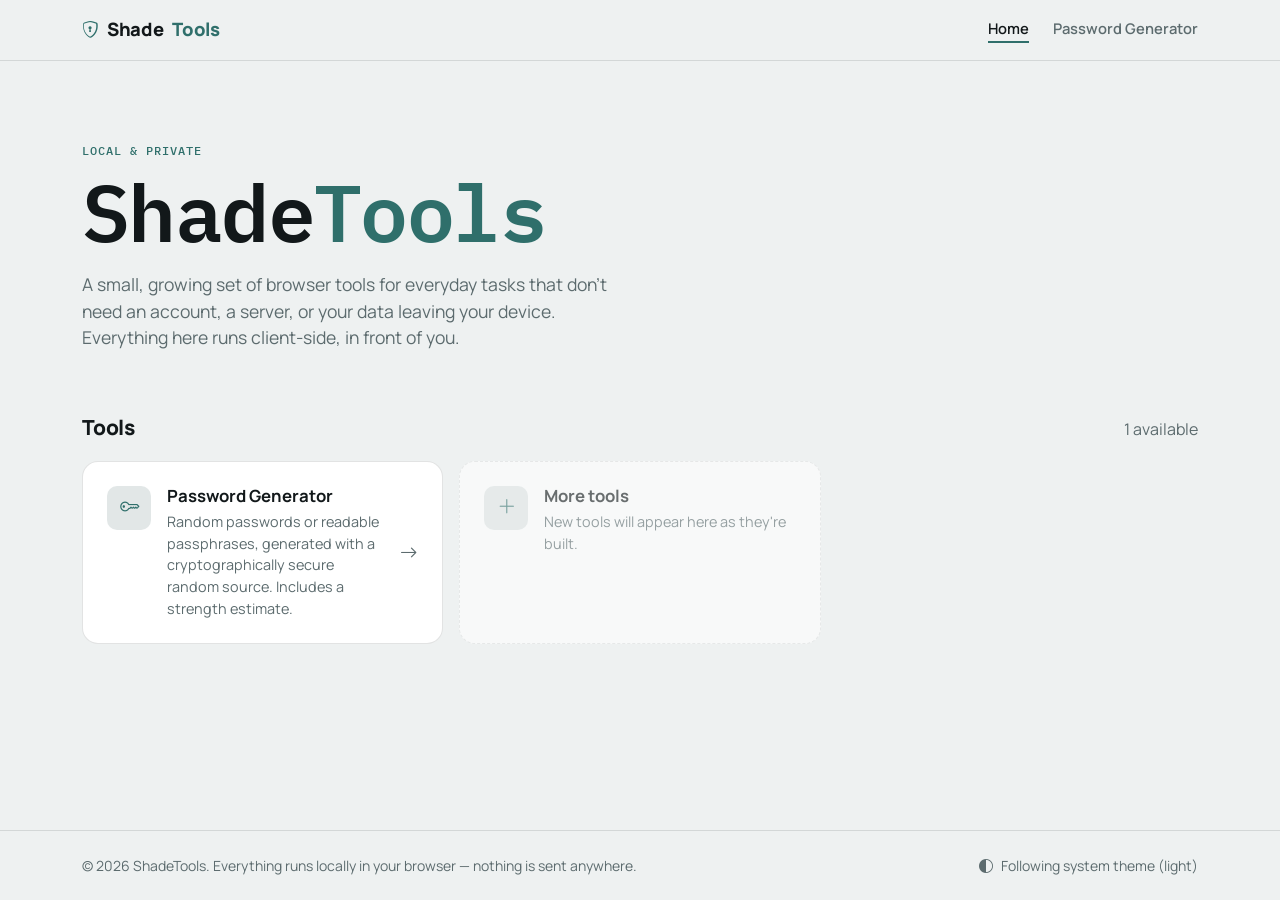
==== index.html @ 0eb7eb5e "initial release" ====
<!DOCTYPE html>
<html lang="en">
<head>
    <meta charset="UTF-8">
    <meta name="viewport" content="width=device-width, initial-scale=1.0">
    <meta name="description" content="ShadeTools — small, focused browser tools that run entirely on your device. No accounts, no tracking, no servers.">
    <link rel="canonical" href="">
    <meta property="og:type" content="website">
    <meta property="og:site_name" content="ShadeTools">
    <meta property="og:title" content="ShadeTools — Local Browser Tools">
    <meta property="og:description" content="Small, focused browser tools that run entirely on your device. No accounts, no tracking, no servers.">
    <meta property="og:url" content="">
    <meta name="twitter:card" content="summary">
    <meta name="twitter:title" content="ShadeTools — Local Browser Tools">
    <meta name="twitter:description" content="Small, focused browser tools that run entirely on your device.">
    <meta name="theme-color" content="#2f6f6b">
    <title>ShadeTools — Local Browser Tools</title>
    <link rel="icon" type="image/svg+xml" href="/favicon.svg">
    <link rel="mask-icon" href="/favicon.svg" color="#2f6f6b">

    <link rel="preconnect" href="https://fonts.googleapis.com">
    <link rel="preconnect" href="https://fonts.gstatic.com" crossorigin>
    <link href="https://fonts.googleapis.com/css2?family=IBM+Plex+Mono:wght@400;500;600&family=Manrope:wght@400;500;600;700;800&display=swap" rel="stylesheet">

    <link
        rel="stylesheet"
        href="https://cdn.jsdelivr.net/npm/bootstrap@5.3.8/dist/css/bootstrap.min.css"
    >
    <link
        rel="stylesheet"
        href="https://cdn.jsdelivr.net/npm/bootstrap-icons@1.13.1/font/bootstrap-icons.min.css"
    >
    <link rel="stylesheet" href="css/style.css">
</head>
<body>
    <div id="header"></div>
    <main>
        <section class="st-hero">
            <div class="container">
                <p class="st-eyebrow">Local &amp; private</p>
                <h1 class="st-hero-title" id="hero-title" aria-label="ShadeTools">
                    <span class="st-hero-word" data-final="Shade">Shade</span><span class="st-hero-word st-hero-word-accent" data-final="Tools">Tools</span>
                </h1>
                <p class="st-hero-subtitle">
                    A small, growing set of browser tools for everyday tasks that don't need an account,
                    a server, or your data leaving your device. Everything here runs client-side, in front of you.
                </p>
            </div>
        </section>

        <section class="st-tools-section">
            <div class="container">
                <div class="st-tools-header">
                    <h2 class="st-tools-title">Tools</h2>
                    <span class="st-muted">1 available</span>
                </div>

                <div class="st-tools-grid">
                    <a class="st-tool-card" href="password-generator/">
                        <div class="st-tool-icon"><i class="bi bi-key"></i></div>
                        <div class="st-tool-body">
                            <h3 class="st-tool-name">Password Generator</h3>
                            <p class="st-tool-desc">Random passwords or readable passphrases, generated with a cryptographically secure random source. Includes a strength estimate.</p>
                        </div>
                        <div class="st-tool-arrow"><i class="bi bi-arrow-right"></i></div>
                    </a>

                    <div class="st-tool-card st-tool-card-empty">
                        <div class="st-tool-icon"><i class="bi bi-plus-lg"></i></div>
                        <div class="st-tool-body">
                            <h3 class="st-tool-name">More tools</h3>
                            <p class="st-tool-desc">New tools will appear here as they're built.</p>
                        </div>
                    </div>
                </div>
            </div>
        </section>
    </main>
    <div id="footer"></div>
    <script src="https://cdn.jsdelivr.net/npm/bootstrap@5.3.8/dist/js/bootstrap.bundle.min.js"></script>
    <script src="js/main.js"></script>
</body>
</html>
---- css/style.css ----
/* ==========================================================
   ShadeTools — design tokens (shared with password-generator)
   ========================================================== */
:root {
    --st-bg: #eef1f1;
    --st-surface: #ffffff;
    --st-surface-2: #e2e7e7;
    --st-text: #12181a;
    --st-muted: #5c6b6e;
    --st-border: rgba(18, 24, 26, 0.12);
    --st-accent: #2f6f6b;
    --st-accent-strong: #205652;
    --st-accent-ink: #ffffff;
    --st-accent-2: #7c5aa8;

    --st-font-display: "Manrope", system-ui, sans-serif;
    --st-font-mono: "IBM Plex Mono", ui-monospace, "SFMono-Regular", Menlo, Consolas, monospace;
}

[data-bs-theme="dark"] {
    --st-bg: #0c1113;
    --st-surface: #151b1d;
    --st-surface-2: #1d2528;
    --st-text: #e8edee;
    --st-muted: #8fa0a2;
    --st-border: rgba(232, 237, 238, 0.12);
    --st-accent: #58b3ac;
    --st-accent-strong: #7cc9c3;
    --st-accent-ink: #06110f;
    --st-accent-2: #b79bde;
}

* { -webkit-tap-highlight-color: transparent; }

html, body {
    background: var(--st-bg);
    color: var(--st-text);
    font-family: var(--st-font-display);
}

body {
    min-height: 100vh;
    display: flex;
    flex-direction: column;
}

main { flex: 1 0 auto; }

.st-muted { color: var(--st-muted); }

/* ==========================================================
   Header / Footer
   ========================================================== */
.st-header, .st-footer {
    border-color: var(--st-border) !important;
    background: var(--st-bg);
}

.st-logo {
    font-weight: 800;
    font-size: 1.15rem;
    color: var(--st-text);
    letter-spacing: -0.01em;
    display: inline-flex;
    align-items: center;
    gap: 0.5rem;
}

.st-logo-mark { color: var(--st-accent); font-size: 1.05rem; display: inline-flex; }
.st-logo-accent { color: var(--st-accent); }

.st-nav-link {
    color: var(--st-muted);
    text-decoration: none;
    font-weight: 600;
    font-size: 0.92rem;
    padding-bottom: 2px;
    border-bottom: 2px solid transparent;
    transition: color 0.15s ease, border-color 0.15s ease;
}

.st-nav-link:hover { color: var(--st-text); }
.st-nav-link.active { color: var(--st-text); border-bottom-color: var(--st-accent); }

/* ==========================================================
   Hero
   ========================================================== */
.st-hero {
    padding: 5rem 0 3rem;
}

.st-eyebrow {
    font-family: var(--st-font-mono);
    font-size: 0.78rem;
    letter-spacing: 0.08em;
    text-transform: uppercase;
    color: var(--st-accent);
    margin-bottom: 0.75rem;
    font-weight: 500;
}

.st-hero-title {
    font-family: var(--st-font-mono);
    font-weight: 600;
    font-size: clamp(2.75rem, 8vw, 5rem);
    letter-spacing: -0.02em;
    margin-bottom: 1.25rem;
    line-height: 1;
}

.st-hero-word-accent { color: var(--st-accent); }

.st-hero-subtitle {
    color: var(--st-muted);
    font-size: 1.1rem;
    max-width: 560px;
    margin-bottom: 0;
}

.st-hero-char-settled { color: inherit; }
.st-hero-char-scrambling { color: var(--st-accent-2); opacity: 0.85; }

/* ==========================================================
   Tools grid
   ========================================================== */
.st-tools-section {
    padding: 1rem 0 5rem;
}

.st-tools-header {
    display: flex;
    align-items: baseline;
    justify-content: space-between;
    margin-bottom: 1.25rem;
}

.st-tools-title {
    font-weight: 800;
    font-size: 1.3rem;
    letter-spacing: -0.01em;
    margin-bottom: 0;
}

.st-tools-grid {
    display: grid;
    grid-template-columns: repeat(auto-fill, minmax(280px, 1fr));
    gap: 1rem;
}

.st-tool-card {
    display: flex;
    align-items: flex-start;
    gap: 1rem;
    background: var(--st-surface);
    border: 1px solid var(--st-border);
    border-radius: 16px;
    padding: 1.5rem;
    text-decoration: none;
    color: var(--st-text);
    transition: border-color 0.15s ease, transform 0.1s ease;
}

a.st-tool-card:hover {
    border-color: var(--st-accent);
    transform: translateY(-2px);
}

.st-tool-card-empty {
    opacity: 0.6;
    border-style: dashed;
}

.st-tool-icon {
    flex-shrink: 0;
    width: 2.75rem;
    height: 2.75rem;
    border-radius: 10px;
    background: var(--st-surface-2);
    color: var(--st-accent);
    display: flex;
    align-items: center;
    justify-content: center;
    font-size: 1.2rem;
}

.st-tool-body { flex: 1 1 auto; min-width: 0; }

.st-tool-name {
    font-size: 1.05rem;
    font-weight: 700;
    margin-bottom: 0.35rem;
}

.st-tool-desc {
    font-size: 0.9rem;
    color: var(--st-muted);
    margin-bottom: 0;
}

.st-tool-arrow {
    flex-shrink: 0;
    color: var(--st-muted);
    align-self: center;
    font-size: 1.1rem;
    transition: transform 0.15s ease;
}

a.st-tool-card:hover .st-tool-arrow {
    color: var(--st-accent);
    transform: translateX(3px);
}

/* ==========================================================
   Accessibility
   ========================================================== */
a:focus-visible {
    outline: 2px solid var(--st-accent);
    outline-offset: 2px;
}

@media (prefers-reduced-motion: reduce) {
    .st-nav-link, .st-tool-card, .st-tool-arrow {
        transition: none;
    }
}
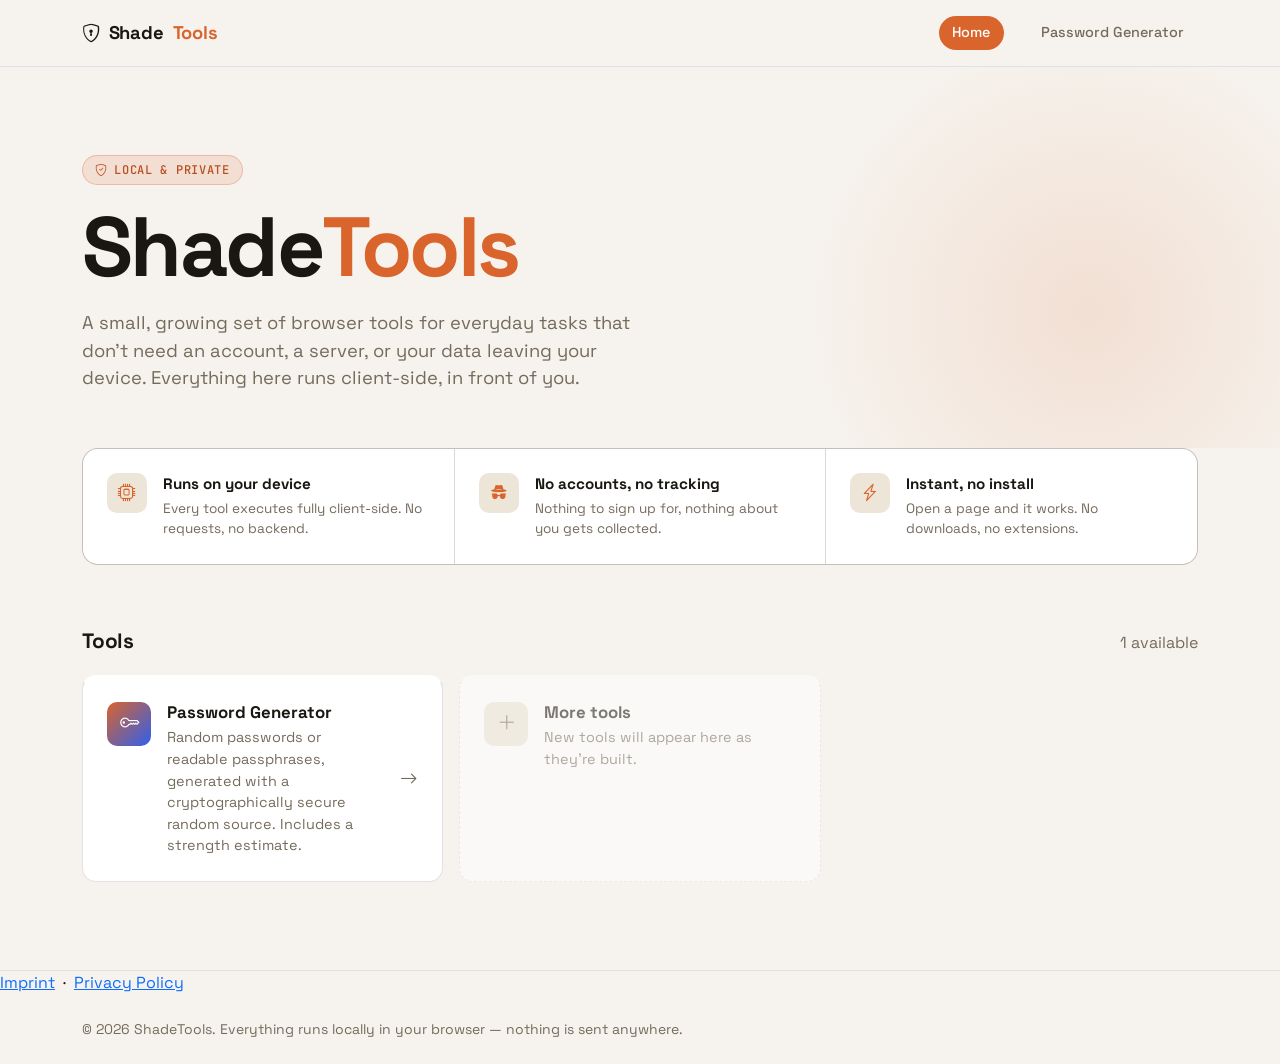
==== commit e05aa147: "Redesign with new ember/blue design system, fix broken password-generator page - New color palette (" ====
--- a/index.html
+++ b/index.html
@@ -4,23 +4,24 @@
     <meta charset="UTF-8">
     <meta name="viewport" content="width=device-width, initial-scale=1.0">
     <meta name="description" content="ShadeTools — small, focused browser tools that run entirely on your device. No accounts, no tracking, no servers.">
-    <link rel="canonical" href="">
+    <link rel="canonical" href="https://shadetools.maximanu.de/">
     <meta property="og:type" content="website">
     <meta property="og:site_name" content="ShadeTools">
     <meta property="og:title" content="ShadeTools — Local Browser Tools">
     <meta property="og:description" content="Small, focused browser tools that run entirely on your device. No accounts, no tracking, no servers.">
-    <meta property="og:url" content="">
+    <meta property="og:url" content="https://shadetools.maximanu.de/">
     <meta name="twitter:card" content="summary">
     <meta name="twitter:title" content="ShadeTools — Local Browser Tools">
     <meta name="twitter:description" content="Small, focused browser tools that run entirely on your device.">
-    <meta name="theme-color" content="#2f6f6b">
+    <meta name="theme-color" content="#f6f3ee" media="(prefers-color-scheme: light)">
+    <meta name="theme-color" content="#0b0a08" media="(prefers-color-scheme: dark)">
     <title>ShadeTools — Local Browser Tools</title>
     <link rel="icon" type="image/svg+xml" href="/favicon.svg">
-    <link rel="mask-icon" href="/favicon.svg" color="#2f6f6b">
+    <link rel="mask-icon" href="/favicon.svg" color="#d9642c">
 
     <link rel="preconnect" href="https://fonts.googleapis.com">
     <link rel="preconnect" href="https://fonts.gstatic.com" crossorigin>
-    <link href="https://fonts.googleapis.com/css2?family=IBM+Plex+Mono:wght@400;500;600&family=Manrope:wght@400;500;600;700;800&display=swap" rel="stylesheet">
+    <link href="https://fonts.googleapis.com/css2?family=JetBrains+Mono:wght@400;500;700&family=Space+Grotesk:wght@400;500;600;700&display=swap" rel="stylesheet">
 
     <link
         rel="stylesheet"
@@ -37,7 +38,7 @@
     <main>
         <section class="st-hero">
             <div class="container">
-                <p class="st-eyebrow">Local &amp; private</p>
+                <p class="st-eyebrow"><i class="bi bi-shield-check"></i> Local &amp; private</p>
                 <h1 class="st-hero-title" id="hero-title" aria-label="ShadeTools">
                     <span class="st-hero-word" data-final="Shade">Shade</span><span class="st-hero-word st-hero-word-accent" data-final="Tools">Tools</span>
                 </h1>
@@ -45,6 +46,34 @@
                     A small, growing set of browser tools for everyday tasks that don't need an account,
                     a server, or your data leaving your device. Everything here runs client-side, in front of you.
                 </p>
+            </div>
+        </section>
+
+        <section class="st-principles">
+            <div class="container">
+                <div class="st-principles-grid">
+                    <div class="st-principle">
+                        <div class="st-principle-icon"><i class="bi bi-cpu"></i></div>
+                        <div>
+                            <p class="st-principle-title">Runs on your device</p>
+                            <p class="st-principle-desc">Every tool executes fully client-side. No requests, no backend.</p>
+                        </div>
+                    </div>
+                    <div class="st-principle">
+                        <div class="st-principle-icon"><i class="bi bi-incognito"></i></div>
+                        <div>
+                            <p class="st-principle-title">No accounts, no tracking</p>
+                            <p class="st-principle-desc">Nothing to sign up for, nothing about you gets collected.</p>
+                        </div>
+                    </div>
+                    <div class="st-principle">
+                        <div class="st-principle-icon"><i class="bi bi-lightning-charge"></i></div>
+                        <div>
+                            <p class="st-principle-title">Instant, no install</p>
+                            <p class="st-principle-desc">Open a page and it works. No downloads, no extensions.</p>
+                        </div>
+                    </div>
+                </div>
             </div>
         </section>
 
--- a/css/style.css
+++ b/css/style.css
@@ -1,33 +1,32 @@
-/* ==========================================================
-   ShadeTools — design tokens (shared with password-generator)
-   ========================================================== */
 :root {
-    --st-bg: #eef1f1;
+    --st-bg: #f6f3ee;
     --st-surface: #ffffff;
-    --st-surface-2: #e2e7e7;
-    --st-text: #12181a;
-    --st-muted: #5c6b6e;
-    --st-border: rgba(18, 24, 26, 0.12);
-    --st-accent: #2f6f6b;
-    --st-accent-strong: #205652;
+    --st-surface-2: #ece5d8;
+    --st-text: #1a1712;
+    --st-muted: #746b5c;
+    --st-border: rgba(26, 23, 18, 0.12);
+    --st-accent: #d9642c;
+    --st-accent-strong: #b84f1f;
     --st-accent-ink: #ffffff;
-    --st-accent-2: #7c5aa8;
-
-    --st-font-display: "Manrope", system-ui, sans-serif;
-    --st-font-mono: "IBM Plex Mono", ui-monospace, "SFMono-Regular", Menlo, Consolas, monospace;
+    --st-accent-2: #2f5fed;
+    --st-accent-2-ink: #ffffff;
+
+    --st-font-display: "Space Grotesk", system-ui, sans-serif;
+    --st-font-mono: "JetBrains Mono", ui-monospace, "SFMono-Regular", Menlo, Consolas, monospace;
 }
 
 [data-bs-theme="dark"] {
-    --st-bg: #0c1113;
-    --st-surface: #151b1d;
-    --st-surface-2: #1d2528;
-    --st-text: #e8edee;
-    --st-muted: #8fa0a2;
-    --st-border: rgba(232, 237, 238, 0.12);
-    --st-accent: #58b3ac;
-    --st-accent-strong: #7cc9c3;
-    --st-accent-ink: #06110f;
-    --st-accent-2: #b79bde;
+    --st-bg: #0b0a08;
+    --st-surface: #161310;
+    --st-surface-2: #201c16;
+    --st-text: #f4f0e8;
+    --st-muted: #a89e8c;
+    --st-border: rgba(244, 240, 232, 0.14);
+    --st-accent: #ff8c4a;
+    --st-accent-strong: #ffab78;
+    --st-accent-ink: #1a0f04;
+    --st-accent-2: #7c9dff;
+    --st-accent-2-ink: #0a1233;
 }
 
 * { -webkit-tap-highlight-color: transparent; }
@@ -51,80 +50,202 @@
 /* ==========================================================
    Header / Footer
    ========================================================== */
-.st-header, .st-footer {
-    border-color: var(--st-border) !important;
+.st-header {
     background: var(--st-bg);
+    border-bottom: 1px solid var(--st-border);
+    position: sticky;
+    top: 0;
+    z-index: 20;
+    backdrop-filter: blur(8px);
+}
+
+.st-header-inner {
+    display: flex;
+    align-items: center;
+    justify-content: space-between;
+    padding: 1rem 0;
 }
 
 .st-logo {
-    font-weight: 800;
+    font-weight: 700;
     font-size: 1.15rem;
     color: var(--st-text);
     letter-spacing: -0.01em;
     display: inline-flex;
     align-items: center;
-    gap: 0.5rem;
-}
-
-.st-logo-mark { color: var(--st-accent); font-size: 1.05rem; display: inline-flex; }
+    gap: 0.55rem;
+}
+
+.st-logo-mark {
+    display: inline-flex;
+    line-height: 0;
+}
+
 .st-logo-accent { color: var(--st-accent); }
 
 .st-nav-link {
     color: var(--st-muted);
     text-decoration: none;
-    font-weight: 600;
-    font-size: 0.92rem;
-    padding-bottom: 2px;
-    border-bottom: 2px solid transparent;
-    transition: color 0.15s ease, border-color 0.15s ease;
-}
-
-.st-nav-link:hover { color: var(--st-text); }
-.st-nav-link.active { color: var(--st-text); border-bottom-color: var(--st-accent); }
+    font-weight: 500;
+    font-size: 0.9rem;
+    padding: 0.4rem 0.85rem;
+    border-radius: 999px;
+    transition: color 0.15s ease, background-color 0.15s ease;
+}
+
+.st-nav-link:hover { color: var(--st-text); background: var(--st-surface-2); }
+.st-nav-link.active { color: var(--st-accent-ink); background: var(--st-accent); }
+
+.st-footer {
+    background: var(--st-bg);
+    border-top: 1px solid var(--st-border);
+}
+
+.st-footer-inner {
+    padding: 2rem 0;
+    display: flex;
+    flex-direction: column-reverse;
+    gap: 0.75rem;
+    align-items: center;
+    text-align: center;
+}
+
+.st-footer-links {
+    display: flex;
+    align-items: center;
+    gap: 0.6rem;
+    font-size: 0.85rem;
+}
+
+.st-footer-links a {
+    color: var(--st-muted);
+    text-decoration: none;
+}
+
+.st-footer-links a:hover { color: var(--st-text); }
+
+@media (min-width: 768px) {
+    .st-footer-inner {
+        flex-direction: row;
+        justify-content: space-between;
+        text-align: left;
+    }
+}
 
 /* ==========================================================
    Hero
    ========================================================== */
 .st-hero {
-    padding: 5rem 0 3rem;
+    padding: 5.5rem 0 3.5rem;
+    position: relative;
+    overflow: hidden;
+}
+
+.st-hero::before {
+    content: "";
+    position: absolute;
+    inset: -20% -10% auto auto;
+    width: 40rem;
+    height: 40rem;
+    background: radial-gradient(circle, var(--st-accent) 0%, transparent 65%);
+    opacity: 0.14;
+    pointer-events: none;
 }
 
 .st-eyebrow {
+    display: inline-flex;
+    align-items: center;
+    gap: 0.4rem;
     font-family: var(--st-font-mono);
-    font-size: 0.78rem;
-    letter-spacing: 0.08em;
+    font-size: 0.75rem;
+    letter-spacing: 0.06em;
     text-transform: uppercase;
-    color: var(--st-accent);
-    margin-bottom: 0.75rem;
+    color: var(--st-accent-strong);
+    background: color-mix(in srgb, var(--st-accent) 14%, transparent);
+    border: 1px solid color-mix(in srgb, var(--st-accent) 30%, transparent);
+    border-radius: 999px;
+    padding: 0.3rem 0.75rem;
+    margin-bottom: 1.25rem;
     font-weight: 500;
 }
 
 .st-hero-title {
-    font-family: var(--st-font-mono);
-    font-weight: 600;
-    font-size: clamp(2.75rem, 8vw, 5rem);
-    letter-spacing: -0.02em;
+    font-weight: 700;
+    font-size: clamp(2.75rem, 8vw, 5.25rem);
+    letter-spacing: -0.03em;
     margin-bottom: 1.25rem;
     line-height: 1;
+    position: relative;
 }
 
 .st-hero-word-accent { color: var(--st-accent); }
 
 .st-hero-subtitle {
     color: var(--st-muted);
-    font-size: 1.1rem;
+    font-size: 1.15rem;
     max-width: 560px;
     margin-bottom: 0;
+    position: relative;
 }
 
 .st-hero-char-settled { color: inherit; }
-.st-hero-char-scrambling { color: var(--st-accent-2); opacity: 0.85; }
+.st-hero-char-scrambling { color: var(--st-accent-2); opacity: 0.85; font-family: var(--st-font-mono); }
+
+/* ==========================================================
+   Principles strip
+   ========================================================== */
+.st-principles {
+    padding: 0 0 4rem;
+}
+
+.st-principles-grid {
+    display: grid;
+    grid-template-columns: repeat(auto-fit, minmax(220px, 1fr));
+    gap: 1px;
+    background: var(--st-border);
+    border: 1px solid var(--st-border);
+    border-radius: 16px;
+    overflow: hidden;
+}
+
+.st-principle {
+    background: var(--st-surface);
+    padding: 1.5rem;
+    display: flex;
+    gap: 1rem;
+    align-items: flex-start;
+}
+
+.st-principle-icon {
+    flex-shrink: 0;
+    width: 2.5rem;
+    height: 2.5rem;
+    border-radius: 10px;
+    background: var(--st-surface-2);
+    color: var(--st-accent);
+    display: flex;
+    align-items: center;
+    justify-content: center;
+    font-size: 1.1rem;
+}
+
+.st-principle-title {
+    font-weight: 700;
+    font-size: 0.95rem;
+    margin-bottom: 0.2rem;
+}
+
+.st-principle-desc {
+    font-size: 0.85rem;
+    color: var(--st-muted);
+    margin-bottom: 0;
+}
 
 /* ==========================================================
    Tools grid
    ========================================================== */
 .st-tools-section {
-    padding: 1rem 0 5rem;
+    padding: 0 0 5.5rem;
 }
 
 .st-tools-header {
@@ -135,7 +256,7 @@
 }
 
 .st-tools-title {
-    font-weight: 800;
+    font-weight: 700;
     font-size: 1.3rem;
     letter-spacing: -0.01em;
     margin-bottom: 0;
@@ -153,7 +274,8 @@
     gap: 1rem;
     background: var(--st-surface);
     border: 1px solid var(--st-border);
-    border-radius: 16px;
+    border-top: 3px solid transparent;
+    border-radius: 14px;
     padding: 1.5rem;
     text-decoration: none;
     color: var(--st-text);
@@ -161,12 +283,13 @@
 }
 
 a.st-tool-card:hover {
-    border-color: var(--st-accent);
+    border-color: var(--st-border);
+    border-top-color: var(--st-accent);
     transform: translateY(-2px);
 }
 
 .st-tool-card-empty {
-    opacity: 0.6;
+    opacity: 0.55;
     border-style: dashed;
 }
 
@@ -175,12 +298,17 @@
     width: 2.75rem;
     height: 2.75rem;
     border-radius: 10px;
-    background: var(--st-surface-2);
-    color: var(--st-accent);
+    background: linear-gradient(135deg, var(--st-accent), var(--st-accent-2));
+    color: var(--st-accent-ink);
     display: flex;
     align-items: center;
     justify-content: center;
     font-size: 1.2rem;
+}
+
+.st-tool-card-empty .st-tool-icon {
+    background: var(--st-surface-2);
+    color: var(--st-muted);
 }
 
 .st-tool-body { flex: 1 1 auto; min-width: 0; }
@@ -213,7 +341,7 @@
 /* ==========================================================
    Accessibility
    ========================================================== */
-a:focus-visible {
+a:focus-visible, button:focus-visible {
     outline: 2px solid var(--st-accent);
     outline-offset: 2px;
 }
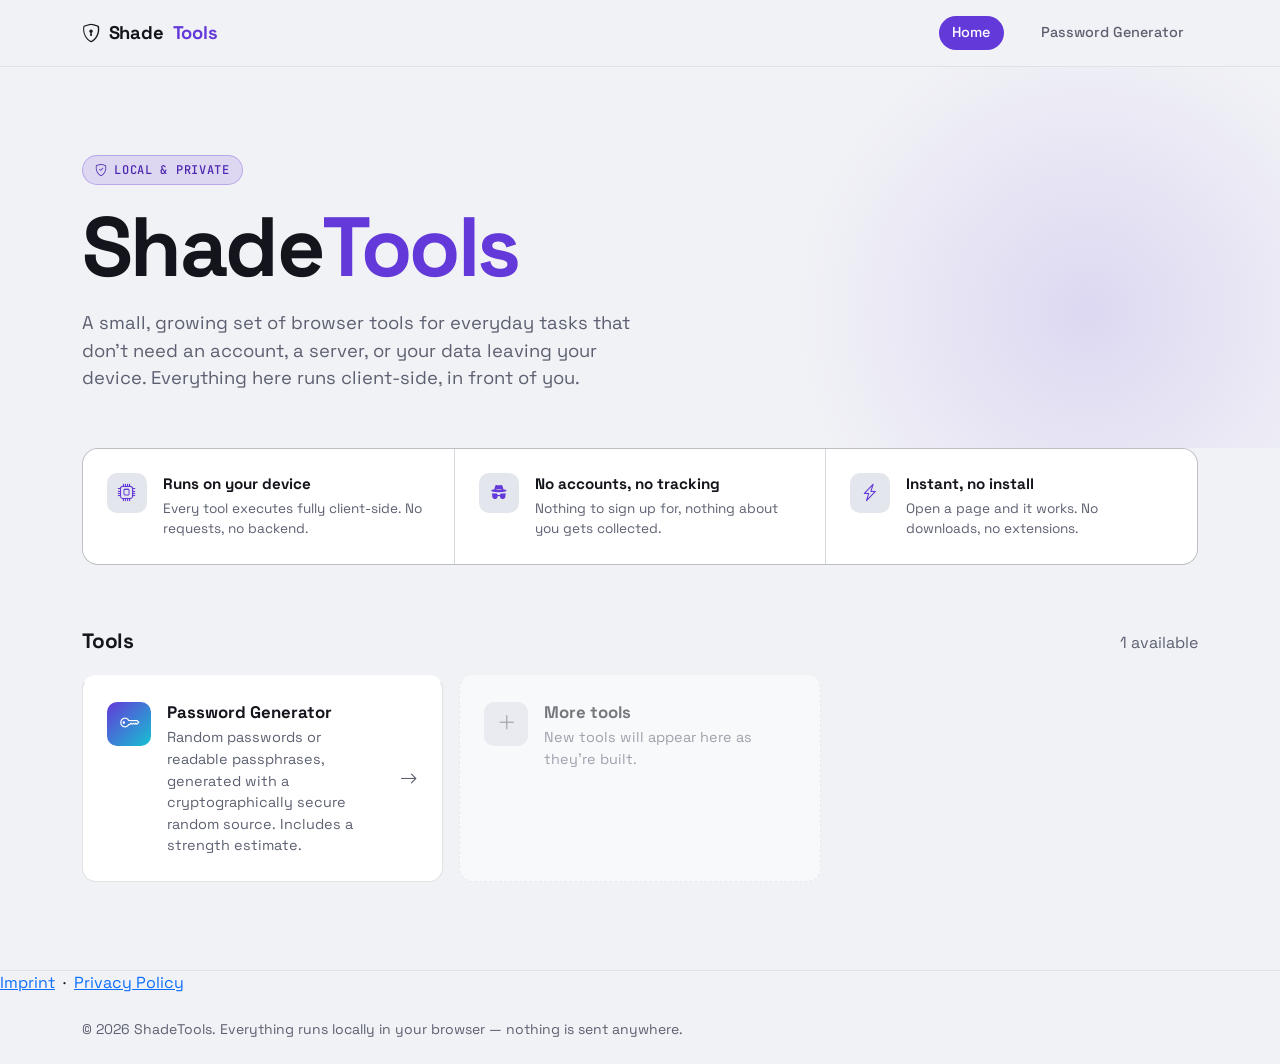
==== commit 972c8a15: "Switch design system palette to cool violet/cyan Replace the ember/electric-blue duotone with a viol" ====
--- a/index.html
+++ b/index.html
@@ -13,11 +13,11 @@
     <meta name="twitter:card" content="summary">
     <meta name="twitter:title" content="ShadeTools — Local Browser Tools">
     <meta name="twitter:description" content="Small, focused browser tools that run entirely on your device.">
-    <meta name="theme-color" content="#f6f3ee" media="(prefers-color-scheme: light)">
-    <meta name="theme-color" content="#0b0a08" media="(prefers-color-scheme: dark)">
+    <meta name="theme-color" content="#f1f2f6" media="(prefers-color-scheme: light)">
+    <meta name="theme-color" content="#0a0b10" media="(prefers-color-scheme: dark)">
     <title>ShadeTools — Local Browser Tools</title>
     <link rel="icon" type="image/svg+xml" href="/favicon.svg">
-    <link rel="mask-icon" href="/favicon.svg" color="#d9642c">
+    <link rel="mask-icon" href="/favicon.svg" color="#6339d9">
 
     <link rel="preconnect" href="https://fonts.googleapis.com">
     <link rel="preconnect" href="https://fonts.gstatic.com" crossorigin>
--- a/css/style.css
+++ b/css/style.css
@@ -1,32 +1,32 @@
 :root {
-    --st-bg: #f6f3ee;
+    --st-bg: #f1f2f6;
     --st-surface: #ffffff;
-    --st-surface-2: #ece5d8;
-    --st-text: #1a1712;
-    --st-muted: #746b5c;
-    --st-border: rgba(26, 23, 18, 0.12);
-    --st-accent: #d9642c;
-    --st-accent-strong: #b84f1f;
+    --st-surface-2: #e4e6ed;
+    --st-text: #14151c;
+    --st-muted: #5c6070;
+    --st-border: rgba(20, 21, 28, 0.12);
+    --st-accent: #6339d9;
+    --st-accent-strong: #4c26b0;
     --st-accent-ink: #ffffff;
-    --st-accent-2: #2f5fed;
-    --st-accent-2-ink: #ffffff;
+    --st-accent-2: #16c2d1;
+    --st-accent-2-ink: #04222a;
 
     --st-font-display: "Space Grotesk", system-ui, sans-serif;
     --st-font-mono: "JetBrains Mono", ui-monospace, "SFMono-Regular", Menlo, Consolas, monospace;
 }
 
 [data-bs-theme="dark"] {
-    --st-bg: #0b0a08;
-    --st-surface: #161310;
-    --st-surface-2: #201c16;
-    --st-text: #f4f0e8;
-    --st-muted: #a89e8c;
-    --st-border: rgba(244, 240, 232, 0.14);
-    --st-accent: #ff8c4a;
-    --st-accent-strong: #ffab78;
-    --st-accent-ink: #1a0f04;
-    --st-accent-2: #7c9dff;
-    --st-accent-2-ink: #0a1233;
+    --st-bg: #0a0b10;
+    --st-surface: #14151d;
+    --st-surface-2: #1c1e29;
+    --st-text: #eceef5;
+    --st-muted: #9498ab;
+    --st-border: rgba(236, 238, 245, 0.14);
+    --st-accent: #9d7bff;
+    --st-accent-strong: #b79dff;
+    --st-accent-ink: #150a33;
+    --st-accent-2: #4ce0ef;
+    --st-accent-2-ink: #04222a;
 }
 
 * { -webkit-tap-highlight-color: transparent; }
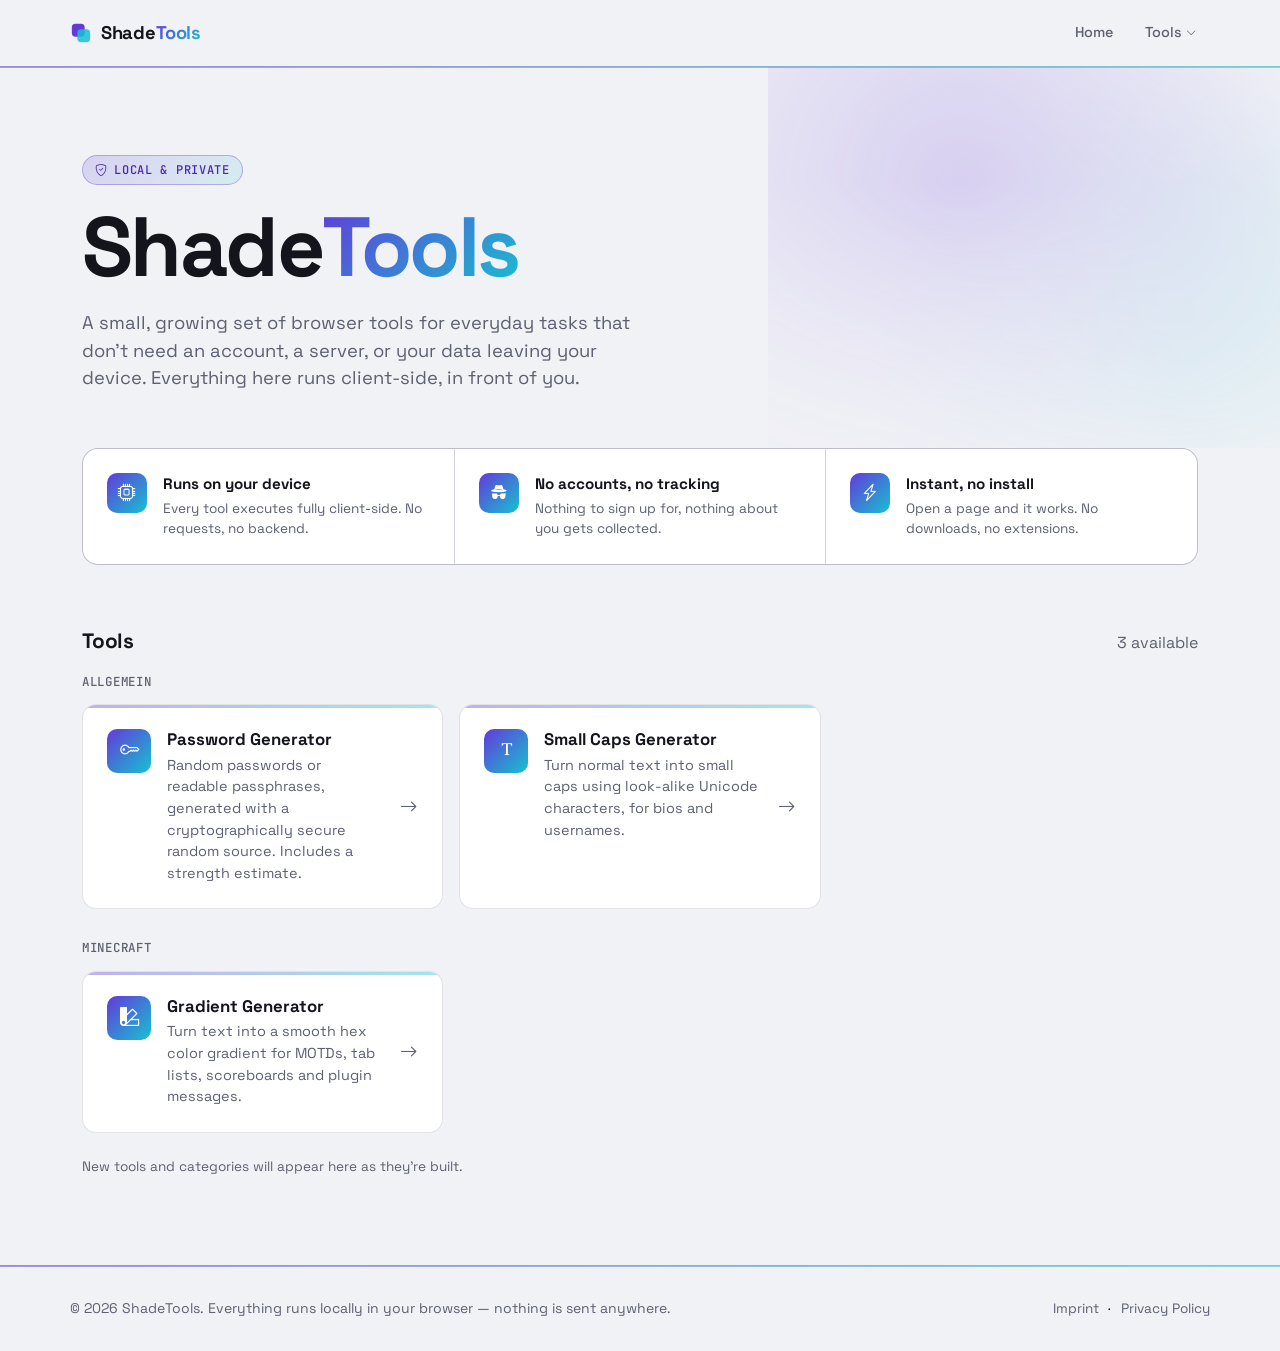
==== commit f9e81071: "Add Tools dropdown with categories, Small Caps and Minecraft Gradient tools - Header "Tools" nav ent" ====
--- a/index.html
+++ b/index.html
@@ -81,27 +81,47 @@
             <div class="container">
                 <div class="st-tools-header">
                     <h2 class="st-tools-title">Tools</h2>
-                    <span class="st-muted">1 available</span>
+                    <span class="st-muted">3 available</span>
                 </div>
 
-                <div class="st-tools-grid">
-                    <a class="st-tool-card" href="password-generator/">
-                        <div class="st-tool-icon"><i class="bi bi-key"></i></div>
-                        <div class="st-tool-body">
-                            <h3 class="st-tool-name">Password Generator</h3>
-                            <p class="st-tool-desc">Random passwords or readable passphrases, generated with a cryptographically secure random source. Includes a strength estimate.</p>
-                        </div>
-                        <div class="st-tool-arrow"><i class="bi bi-arrow-right"></i></div>
-                    </a>
+                <div class="st-tools-category">
+                    <h3 class="st-tools-category-title">Allgemein</h3>
+                    <div class="st-tools-grid">
+                        <a class="st-tool-card" href="password-generator/">
+                            <div class="st-tool-icon"><i class="bi bi-key"></i></div>
+                            <div class="st-tool-body">
+                                <h4 class="st-tool-name">Password Generator</h4>
+                                <p class="st-tool-desc">Random passwords or readable passphrases, generated with a cryptographically secure random source. Includes a strength estimate.</p>
+                            </div>
+                            <div class="st-tool-arrow"><i class="bi bi-arrow-right"></i></div>
+                        </a>
 
-                    <div class="st-tool-card st-tool-card-empty">
-                        <div class="st-tool-icon"><i class="bi bi-plus-lg"></i></div>
-                        <div class="st-tool-body">
-                            <h3 class="st-tool-name">More tools</h3>
-                            <p class="st-tool-desc">New tools will appear here as they're built.</p>
-                        </div>
+                        <a class="st-tool-card" href="small-caps-generator/">
+                            <div class="st-tool-icon"><i class="bi bi-fonts"></i></div>
+                            <div class="st-tool-body">
+                                <h4 class="st-tool-name">Small Caps Generator</h4>
+                                <p class="st-tool-desc">Turn normal text into small caps using look-alike Unicode characters, for bios and usernames.</p>
+                            </div>
+                            <div class="st-tool-arrow"><i class="bi bi-arrow-right"></i></div>
+                        </a>
                     </div>
                 </div>
+
+                <div class="st-tools-category">
+                    <h3 class="st-tools-category-title">Minecraft</h3>
+                    <div class="st-tools-grid">
+                        <a class="st-tool-card" href="minecraft-gradient-generator/">
+                            <div class="st-tool-icon"><i class="bi bi-palette2"></i></div>
+                            <div class="st-tool-body">
+                                <h4 class="st-tool-name">Gradient Generator</h4>
+                                <p class="st-tool-desc">Turn text into a smooth hex color gradient for MOTDs, tab lists, scoreboards and plugin messages.</p>
+                            </div>
+                            <div class="st-tool-arrow"><i class="bi bi-arrow-right"></i></div>
+                        </a>
+                    </div>
+                </div>
+
+                <p class="st-tools-footnote st-muted">New tools and categories will appear here as they're built.</p>
             </div>
         </section>
     </main>
--- a/css/style.css
+++ b/css/style.css
@@ -10,6 +10,7 @@
     --st-accent-ink: #ffffff;
     --st-accent-2: #16c2d1;
     --st-accent-2-ink: #04222a;
+    --st-success: #2f8f5b;
 
     --st-font-display: "Space Grotesk", system-ui, sans-serif;
     --st-font-mono: "JetBrains Mono", ui-monospace, "SFMono-Regular", Menlo, Consolas, monospace;
@@ -27,6 +28,7 @@
     --st-accent-ink: #150a33;
     --st-accent-2: #4ce0ef;
     --st-accent-2-ink: #04222a;
+    --st-success: #52c98a;
 }
 
 * { -webkit-tap-highlight-color: transparent; }
@@ -59,6 +61,17 @@
     backdrop-filter: blur(8px);
 }
 
+.st-header::after {
+    content: "";
+    position: absolute;
+    left: 0;
+    right: 0;
+    bottom: -2px;
+    height: 2px;
+    background: linear-gradient(90deg, var(--st-accent), var(--st-accent-2));
+    opacity: 0.5;
+}
+
 .st-header-inner {
     display: flex;
     align-items: center;
@@ -81,7 +94,14 @@
     line-height: 0;
 }
 
-.st-logo-accent { color: var(--st-accent); }
+.st-logo-word { white-space: nowrap; }
+
+.st-logo-accent {
+    background: linear-gradient(135deg, var(--st-accent), var(--st-accent-2));
+    -webkit-background-clip: text;
+    background-clip: text;
+    color: transparent;
+}
 
 .st-nav-link {
     color: var(--st-muted);
@@ -94,11 +114,139 @@
 }
 
 .st-nav-link:hover { color: var(--st-text); background: var(--st-surface-2); }
-.st-nav-link.active { color: var(--st-accent-ink); background: var(--st-accent); }
+.st-nav-link.active { color: var(--st-accent-ink); background: linear-gradient(135deg, var(--st-accent), var(--st-accent-2)); }
+
+.st-nav-toggle {
+    background: none;
+    border: none;
+    color: var(--st-text);
+    font-size: 1.4rem;
+    line-height: 1;
+    padding: 0.3rem 0.5rem;
+    border-radius: 8px;
+    display: inline-flex;
+    align-items: center;
+    justify-content: center;
+}
+
+.st-nav-toggle:hover { background: var(--st-surface-2); }
+
+.st-nav-mobile {
+    display: flex;
+    flex-direction: column;
+    gap: 0.25rem;
+    padding: 0.25rem 0 1rem;
+}
+
+.st-nav-link-mobile {
+    display: block;
+    width: 100%;
+    border-radius: 10px;
+    padding: 0.7rem 0.9rem;
+}
+
+/* ==========================================================
+   "Tools" dropdown — hover + click on desktop, tap accordion
+   on mobile (nested Bootstrap collapse, no extra JS needed)
+   ========================================================== */
+.st-nav-dropdown { position: relative; }
+
+.st-nav-dropdown-toggle {
+    background: none;
+    border: none;
+    font-family: inherit;
+    cursor: pointer;
+    display: inline-flex;
+    align-items: center;
+    gap: 0.3rem;
+}
+
+.st-nav-caret { font-size: 0.65rem; transition: transform 0.15s ease; }
+
+.st-nav-dropdown.open .st-nav-caret { transform: rotate(180deg); }
+
+.st-dropdown-panel {
+    position: absolute;
+    top: calc(100% + 0.5rem);
+    right: 0;
+    min-width: 230px;
+    background: var(--st-surface);
+    border: 1px solid var(--st-border);
+    border-radius: 14px;
+    padding: 0.5rem;
+    box-shadow: 0 16px 32px rgba(0, 0, 0, 0.18);
+    opacity: 0;
+    visibility: hidden;
+    transform: translateY(-4px);
+    transition: opacity 0.15s ease, transform 0.15s ease, visibility 0.15s ease;
+    z-index: 30;
+}
+
+.st-nav-dropdown.open .st-dropdown-panel {
+    opacity: 1;
+    visibility: visible;
+    transform: translateY(0);
+}
+
+@media (hover: hover) {
+    .st-nav-dropdown:hover .st-dropdown-panel {
+        opacity: 1;
+        visibility: visible;
+        transform: translateY(0);
+    }
+    .st-nav-dropdown:hover .st-nav-caret { transform: rotate(180deg); }
+}
+
+.st-dropdown-category { padding: 0.3rem 0.4rem; }
+
+.st-dropdown-category + .st-dropdown-category {
+    border-top: 1px solid var(--st-border);
+    margin-top: 0.3rem;
+    padding-top: 0.6rem;
+}
+
+.st-dropdown-category-label {
+    display: block;
+    font-family: var(--st-font-mono);
+    font-size: 0.7rem;
+    letter-spacing: 0.06em;
+    text-transform: uppercase;
+    color: var(--st-muted);
+    padding: 0.2rem 0.6rem 0.4rem;
+}
+
+.st-dropdown-item {
+    display: flex;
+    align-items: center;
+    gap: 0.55rem;
+    width: 100%;
+    border-radius: 10px;
+}
+
+.st-dropdown-item i { width: 1rem; text-align: center; color: var(--st-accent); }
+.st-dropdown-item.active i { color: inherit; }
+
+.st-dropdown-category-mobile {
+    padding: 0.15rem 0 0.4rem 0.75rem;
+    border-left: 2px solid var(--st-border);
+    margin: 0.15rem 0 0.15rem 0.9rem;
+}
 
 .st-footer {
     background: var(--st-bg);
     border-top: 1px solid var(--st-border);
+    position: relative;
+}
+
+.st-footer::before {
+    content: "";
+    position: absolute;
+    left: 0;
+    right: 0;
+    top: -1px;
+    height: 2px;
+    background: linear-gradient(90deg, var(--st-accent), var(--st-accent-2));
+    opacity: 0.5;
 }
 
 .st-footer-inner {
@@ -141,15 +289,20 @@
     overflow: hidden;
 }
 
+.st-hero .container { position: relative; z-index: 1; }
+
 .st-hero::before {
     content: "";
     position: absolute;
     inset: -20% -10% auto auto;
     width: 40rem;
     height: 40rem;
-    background: radial-gradient(circle, var(--st-accent) 0%, transparent 65%);
-    opacity: 0.14;
+    background: radial-gradient(circle at 30% 30%, var(--st-accent) 0%, transparent 60%),
+                radial-gradient(circle at 65% 60%, var(--st-accent-2) 0%, transparent 55%);
+    opacity: 0.18;
     pointer-events: none;
+    mask-image: linear-gradient(to bottom, black 0%, black 30%, transparent 85%);
+    -webkit-mask-image: linear-gradient(to bottom, black 0%, black 30%, transparent 85%);
 }
 
 .st-eyebrow {
@@ -161,8 +314,10 @@
     letter-spacing: 0.06em;
     text-transform: uppercase;
     color: var(--st-accent-strong);
-    background: color-mix(in srgb, var(--st-accent) 14%, transparent);
-    border: 1px solid color-mix(in srgb, var(--st-accent) 30%, transparent);
+    background: linear-gradient(135deg,
+        color-mix(in srgb, var(--st-accent) 18%, transparent),
+        color-mix(in srgb, var(--st-accent-2) 14%, transparent));
+    border: 1px solid color-mix(in srgb, var(--st-accent) 35%, transparent);
     border-radius: 999px;
     padding: 0.3rem 0.75rem;
     margin-bottom: 1.25rem;
@@ -178,7 +333,12 @@
     position: relative;
 }
 
-.st-hero-word-accent { color: var(--st-accent); }
+.st-hero-word-accent {
+    background: linear-gradient(135deg, var(--st-accent), var(--st-accent-2));
+    -webkit-background-clip: text;
+    background-clip: text;
+    color: transparent;
+}
 
 .st-hero-subtitle {
     color: var(--st-muted);
@@ -221,8 +381,8 @@
     width: 2.5rem;
     height: 2.5rem;
     border-radius: 10px;
-    background: var(--st-surface-2);
-    color: var(--st-accent);
+    background: linear-gradient(135deg, var(--st-accent), var(--st-accent-2));
+    color: var(--st-accent-ink);
     display: flex;
     align-items: center;
     justify-content: center;
@@ -262,6 +422,23 @@
     margin-bottom: 0;
 }
 
+.st-tools-category { margin-bottom: 2rem; }
+.st-tools-category:last-of-type { margin-bottom: 1.5rem; }
+
+.st-tools-category-title {
+    font-family: var(--st-font-mono);
+    font-size: 0.78rem;
+    letter-spacing: 0.06em;
+    text-transform: uppercase;
+    color: var(--st-muted);
+    margin-bottom: 0.9rem;
+}
+
+.st-tools-footnote {
+    font-size: 0.85rem;
+    margin-bottom: 0;
+}
+
 .st-tools-grid {
     display: grid;
     grid-template-columns: repeat(auto-fill, minmax(280px, 1fr));
@@ -269,28 +446,38 @@
 }
 
 .st-tool-card {
+    position: relative;
     display: flex;
     align-items: flex-start;
     gap: 1rem;
     background: var(--st-surface);
     border: 1px solid var(--st-border);
-    border-top: 3px solid transparent;
     border-radius: 14px;
     padding: 1.5rem;
     text-decoration: none;
     color: var(--st-text);
-    transition: border-color 0.15s ease, transform 0.1s ease;
+    overflow: hidden;
+    transition: transform 0.1s ease;
+}
+
+.st-tool-card::before {
+    content: "";
+    position: absolute;
+    top: 0;
+    left: 0;
+    right: 0;
+    height: 3px;
+    background: linear-gradient(90deg, var(--st-accent), var(--st-accent-2));
+    opacity: 0.4;
+    transition: opacity 0.15s ease;
 }
 
 a.st-tool-card:hover {
-    border-color: var(--st-border);
-    border-top-color: var(--st-accent);
     transform: translateY(-2px);
 }
 
-.st-tool-card-empty {
-    opacity: 0.55;
-    border-style: dashed;
+a.st-tool-card:hover::before {
+    opacity: 1;
 }
 
 .st-tool-icon {
@@ -306,11 +493,6 @@
     font-size: 1.2rem;
 }
 
-.st-tool-card-empty .st-tool-icon {
-    background: var(--st-surface-2);
-    color: var(--st-muted);
-}
-
 .st-tool-body { flex: 1 1 auto; min-width: 0; }
 
 .st-tool-name {
@@ -337,6 +519,194 @@
     color: var(--st-accent);
     transform: translateX(3px);
 }
+
+/* ==========================================================
+   Tool page shell — shared by every /*-generator/ subpage:
+   the intro block, the panel, the output+copy row, form
+   fields, and the primary action button. Each subpage's own
+   css/tool.css adds only what's specific to that tool.
+   ========================================================== */
+.st-tool-section {
+    padding: 3rem 0 5rem;
+    position: relative;
+    overflow: hidden;
+}
+
+.st-tool-section::before {
+    content: "";
+    position: absolute;
+    inset: -20% -10% auto auto;
+    width: 34rem;
+    height: 34rem;
+    background: radial-gradient(circle at 30% 30%, var(--st-accent) 0%, transparent 60%),
+                radial-gradient(circle at 65% 60%, var(--st-accent-2) 0%, transparent 55%);
+    opacity: 0.14;
+    pointer-events: none;
+    mask-image: linear-gradient(to bottom, black 0%, black 30%, transparent 85%);
+    -webkit-mask-image: linear-gradient(to bottom, black 0%, black 30%, transparent 85%);
+}
+
+.st-tool-section .container { position: relative; z-index: 1; }
+
+.st-tool-intro { max-width: 640px; margin-bottom: 2rem; }
+
+.st-title {
+    font-weight: 700;
+    font-size: clamp(2rem, 4.5vw, 2.75rem);
+    letter-spacing: -0.02em;
+    margin-bottom: 0.75rem;
+}
+
+.st-subtitle {
+    color: var(--st-muted);
+    font-size: 1.05rem;
+    margin-bottom: 0;
+}
+
+.st-panel {
+    background: var(--st-surface);
+    border: 1px solid var(--st-border);
+    border-radius: 18px;
+    padding: 1.75rem;
+    max-width: 640px;
+    margin-bottom: 2.5rem;
+}
+
+.st-output-row {
+    display: flex;
+    align-items: stretch;
+    gap: 0.75rem;
+    margin-bottom: 1.25rem;
+}
+
+.st-output {
+    flex: 1 1 auto;
+    min-width: 0;
+    background: var(--st-surface-2);
+    border: 1px solid var(--st-border);
+    border-radius: 12px;
+    padding: 0.9rem 1.1rem;
+    font-family: var(--st-font-mono);
+    font-size: 1.15rem;
+    letter-spacing: 0.02em;
+    display: flex;
+    align-items: center;
+    overflow-x: auto;
+    white-space: nowrap;
+}
+
+.st-output.st-output-multiline {
+    white-space: pre-wrap;
+    overflow-x: hidden;
+    word-break: break-word;
+    align-items: flex-start;
+    min-height: 4.5rem;
+}
+
+.st-output-placeholder { color: var(--st-muted); font-family: var(--st-font-display); font-size: 0.95rem; }
+
+.st-output-actions { display: flex; gap: 0.5rem; flex-shrink: 0; }
+
+.st-btn-icon {
+    width: 3rem;
+    flex-shrink: 0;
+    background: var(--st-surface-2);
+    border: 1px solid var(--st-border);
+    color: var(--st-text);
+    border-radius: 12px;
+    display: flex;
+    align-items: center;
+    justify-content: center;
+    font-size: 1.05rem;
+    transition: border-color 0.15s ease, color 0.15s ease;
+}
+
+.st-btn-icon:hover { border-color: var(--st-accent); color: var(--st-accent); }
+.st-btn-icon.st-btn-icon-success { border-color: var(--st-success); color: var(--st-success); }
+
+.st-field { margin-bottom: 1.1rem; }
+
+.st-field-label {
+    display: flex;
+    justify-content: space-between;
+    font-size: 0.9rem;
+    font-weight: 600;
+    margin-bottom: 0.5rem;
+}
+
+.st-field-value { font-family: var(--st-font-mono); color: var(--st-accent-strong); }
+
+.st-range { accent-color: var(--st-accent); }
+
+.st-toggle-grid {
+    display: grid;
+    grid-template-columns: repeat(auto-fit, minmax(200px, 1fr));
+    gap: 0.6rem 1rem;
+}
+
+.st-toggle {
+    display: flex;
+    align-items: center;
+    gap: 0.6rem;
+    font-size: 0.9rem;
+    cursor: pointer;
+}
+
+.st-toggle input { accent-color: var(--st-accent); width: 1.05rem; height: 1.05rem; }
+
+.st-field-inline { grid-column: 1 / -1; display: flex; align-items: center; gap: 0.75rem; margin-bottom: 0; }
+.st-field-label-inline { font-size: 0.9rem; font-weight: 600; margin-bottom: 0; white-space: nowrap; }
+
+.st-select {
+    background-color: var(--st-surface-2);
+    border: 1px solid var(--st-border);
+    color: var(--st-text);
+    border-radius: 8px;
+    font-size: 0.88rem;
+    max-width: 200px;
+}
+
+.st-input {
+    background-color: var(--st-surface-2);
+    border: 1px solid var(--st-border);
+    color: var(--st-text);
+    border-radius: 10px;
+    font-family: var(--st-font-display);
+    font-size: 0.95rem;
+}
+
+.st-input:focus {
+    background-color: var(--st-surface-2);
+    border-color: var(--st-accent);
+    color: var(--st-text);
+    box-shadow: none;
+}
+
+.st-note {
+    font-size: 0.8rem;
+    color: var(--st-muted);
+    margin-top: 0.75rem;
+    margin-bottom: 0;
+}
+
+.st-btn-generate {
+    width: 100%;
+    background: linear-gradient(135deg, var(--st-accent), var(--st-accent-2));
+    color: var(--st-accent-ink);
+    border: none;
+    border-radius: 12px;
+    font-weight: 700;
+    font-size: 1rem;
+    padding: 0.85rem;
+    display: inline-flex;
+    align-items: center;
+    justify-content: center;
+    gap: 0.5rem;
+    transition: opacity 0.15s ease, transform 0.1s ease;
+}
+
+.st-btn-generate:hover { opacity: 0.92; }
+.st-btn-generate:active { transform: translateY(1px); }
 
 /* ==========================================================
    Accessibility
@@ -346,8 +716,14 @@
     outline-offset: 2px;
 }
 
+input:focus-visible, select:focus-visible, textarea:focus-visible {
+    outline: 2px solid var(--st-accent);
+    outline-offset: 2px;
+}
+
 @media (prefers-reduced-motion: reduce) {
-    .st-nav-link, .st-tool-card, .st-tool-arrow {
+    .st-nav-link, .st-tool-card, .st-tool-card::before, .st-tool-arrow,
+    .st-nav-caret, .st-dropdown-panel, .st-btn-icon, .st-btn-generate {
         transition: none;
     }
 }
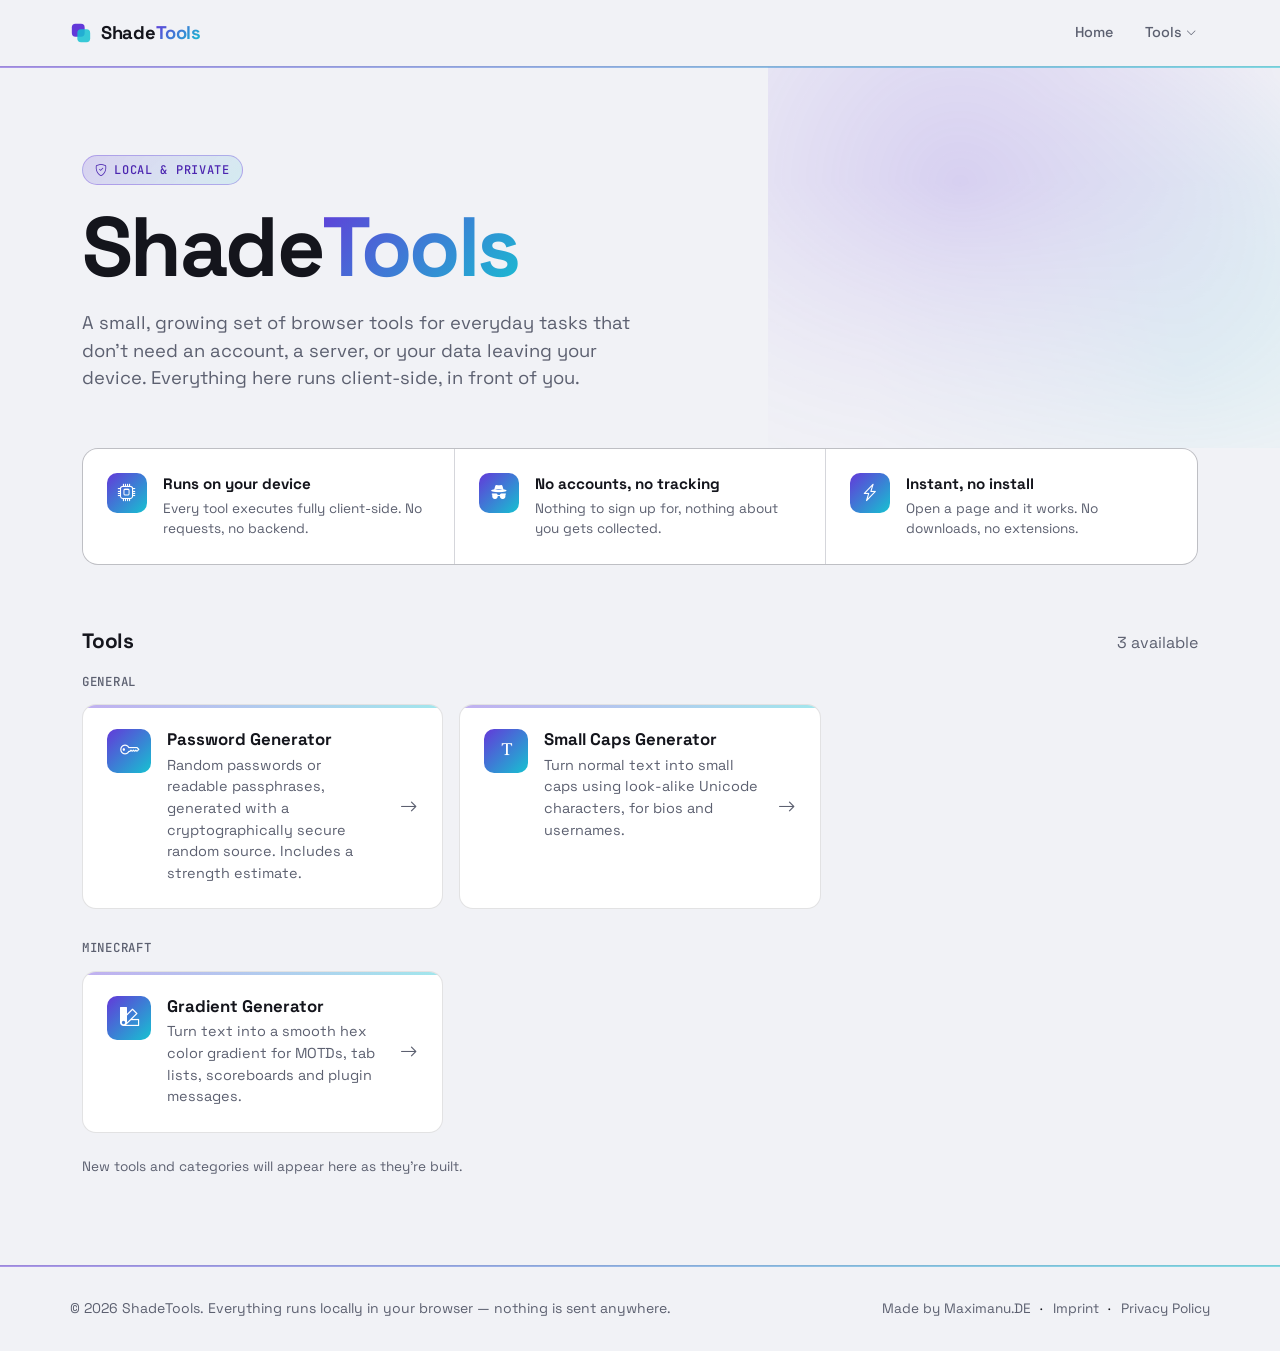
==== commit f17a7525: "Translate category label to English, upgrade Tools dropdown design, footer credit - The "Allgemein" " ====
--- a/index.html
+++ b/index.html
@@ -77,7 +77,7 @@
             </div>
         </section>
 
-        <section class="st-tools-section">
+        <section class="st-tools-section" id="tools">
             <div class="container">
                 <div class="st-tools-header">
                     <h2 class="st-tools-title">Tools</h2>
@@ -85,7 +85,7 @@
                 </div>
 
                 <div class="st-tools-category">
-                    <h3 class="st-tools-category-title">Allgemein</h3>
+                    <h3 class="st-tools-category-title">General</h3>
                     <div class="st-tools-grid">
                         <a class="st-tool-card" href="password-generator/">
                             <div class="st-tool-icon"><i class="bi bi-key"></i></div>
--- a/css/style.css
+++ b/css/style.css
@@ -169,12 +169,12 @@
     position: absolute;
     top: calc(100% + 0.5rem);
     right: 0;
-    min-width: 230px;
+    min-width: 300px;
     background: var(--st-surface);
     border: 1px solid var(--st-border);
-    border-radius: 14px;
-    padding: 0.5rem;
-    box-shadow: 0 16px 32px rgba(0, 0, 0, 0.18);
+    border-radius: 16px;
+    padding: 0.6rem;
+    box-shadow: 0 20px 40px rgba(0, 0, 0, 0.2);
     opacity: 0;
     visibility: hidden;
     transform: translateY(-4px);
@@ -218,13 +218,68 @@
 .st-dropdown-item {
     display: flex;
     align-items: center;
-    gap: 0.55rem;
+    gap: 0.7rem;
     width: 100%;
     border-radius: 10px;
-}
-
-.st-dropdown-item i { width: 1rem; text-align: center; color: var(--st-accent); }
-.st-dropdown-item.active i { color: inherit; }
+    padding: 0.45rem 0.6rem;
+}
+
+.st-dropdown-item-icon {
+    flex-shrink: 0;
+    width: 2.1rem;
+    height: 2.1rem;
+    border-radius: 9px;
+    background: linear-gradient(135deg, var(--st-accent), var(--st-accent-2));
+    color: var(--st-accent-ink);
+    display: flex;
+    align-items: center;
+    justify-content: center;
+    font-size: 0.95rem;
+}
+
+.st-dropdown-item.active .st-dropdown-item-icon {
+    background: var(--st-accent-ink);
+    color: var(--st-accent);
+}
+
+.st-dropdown-item-text {
+    display: flex;
+    flex-direction: column;
+    gap: 0.1rem;
+    min-width: 0;
+}
+
+.st-dropdown-item-name {
+    font-size: 0.88rem;
+    font-weight: 600;
+    color: inherit;
+}
+
+.st-dropdown-item-desc {
+    font-size: 0.76rem;
+    color: var(--st-muted);
+}
+
+.st-dropdown-item.active .st-dropdown-item-desc { color: inherit; opacity: 0.85; }
+
+.st-dropdown-viewall {
+    display: flex;
+    align-items: center;
+    justify-content: space-between;
+    gap: 0.5rem;
+    margin-top: 0.4rem;
+    padding: 0.6rem 0.6rem 0.4rem;
+    border-top: 1px solid var(--st-border);
+    font-size: 0.82rem;
+    font-weight: 600;
+    color: var(--st-accent-strong);
+    text-decoration: none;
+    transition: color 0.15s ease;
+}
+
+.st-dropdown-viewall:hover { color: var(--st-accent); }
+.st-dropdown-viewall i { font-size: 0.8rem; transition: transform 0.15s ease; }
+.st-dropdown-viewall:hover i { transform: translateX(3px); }
 
 .st-dropdown-category-mobile {
     padding: 0.15rem 0 0.4rem 0.75rem;
@@ -723,7 +778,8 @@
 
 @media (prefers-reduced-motion: reduce) {
     .st-nav-link, .st-tool-card, .st-tool-card::before, .st-tool-arrow,
-    .st-nav-caret, .st-dropdown-panel, .st-btn-icon, .st-btn-generate {
+    .st-nav-caret, .st-dropdown-panel, .st-btn-icon, .st-btn-generate,
+    .st-dropdown-viewall, .st-dropdown-viewall i {
         transition: none;
     }
 }
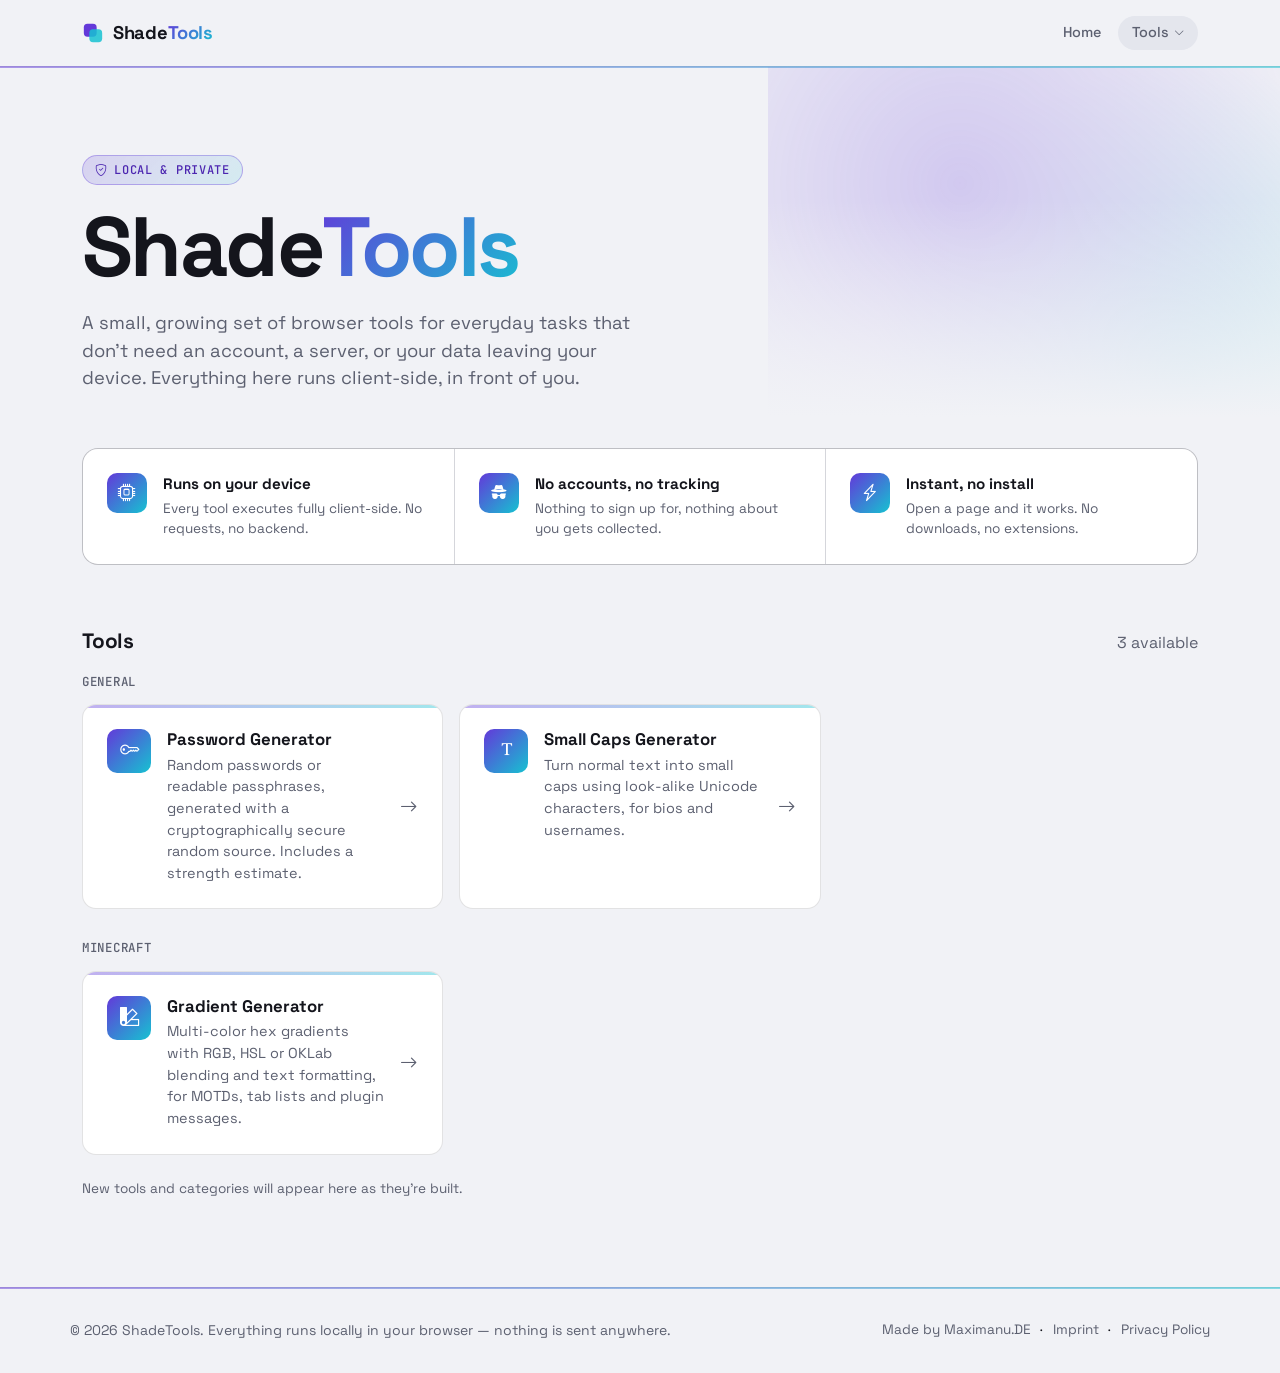
==== commit d90ee402: "Expand Minecraft gradient generator: multi-color stops, RGB/HSL/OKLab, formatting, JSON Inspired by " ====
--- a/index.html
+++ b/index.html
@@ -114,7 +114,7 @@
                             <div class="st-tool-icon"><i class="bi bi-palette2"></i></div>
                             <div class="st-tool-body">
                                 <h4 class="st-tool-name">Gradient Generator</h4>
-                                <p class="st-tool-desc">Turn text into a smooth hex color gradient for MOTDs, tab lists, scoreboards and plugin messages.</p>
+                                <p class="st-tool-desc">Multi-color hex gradients with RGB, HSL or OKLab blending and text formatting, for MOTDs, tab lists and plugin messages.</p>
                             </div>
                             <div class="st-tool-arrow"><i class="bi bi-arrow-right"></i></div>
                         </a>
--- a/css/style.css
+++ b/css/style.css
@@ -76,7 +76,8 @@
     display: flex;
     align-items: center;
     justify-content: space-between;
-    padding: 1rem 0;
+    padding-top: 1rem;
+    padding-bottom: 1rem;
 }
 
 .st-logo {
@@ -135,7 +136,8 @@
     display: flex;
     flex-direction: column;
     gap: 0.25rem;
-    padding: 0.25rem 0 1rem;
+    padding-top: 0.25rem;
+    padding-bottom: 1rem;
 }
 
 .st-nav-link-mobile {
@@ -152,13 +154,13 @@
 .st-nav-dropdown { position: relative; }
 
 .st-nav-dropdown-toggle {
-    background: none;
+    background: var(--st-surface-2);
     border: none;
     font-family: inherit;
     cursor: pointer;
     display: inline-flex;
     align-items: center;
-    gap: 0.3rem;
+    gap: 0.35rem;
 }
 
 .st-nav-caret { font-size: 0.65rem; transition: transform 0.15s ease; }
@@ -167,17 +169,18 @@
 
 .st-dropdown-panel {
     position: absolute;
-    top: calc(100% + 0.5rem);
+    top: calc(100% + 0.6rem);
     right: 0;
-    min-width: 300px;
+    width: 500px;
+    max-width: calc(100vw - 2rem);
     background: var(--st-surface);
     border: 1px solid var(--st-border);
-    border-radius: 16px;
-    padding: 0.6rem;
-    box-shadow: 0 20px 40px rgba(0, 0, 0, 0.2);
+    border-radius: 18px;
+    padding: 1rem;
+    box-shadow: 0 24px 48px rgba(0, 0, 0, 0.22);
     opacity: 0;
     visibility: hidden;
-    transform: translateY(-4px);
+    transform: translateY(-6px);
     transition: opacity 0.15s ease, transform 0.15s ease, visibility 0.15s ease;
     z-index: 30;
 }
@@ -197,12 +200,10 @@
     .st-nav-dropdown:hover .st-nav-caret { transform: rotate(180deg); }
 }
 
-.st-dropdown-category { padding: 0.3rem 0.4rem; }
-
-.st-dropdown-category + .st-dropdown-category {
-    border-top: 1px solid var(--st-border);
-    margin-top: 0.3rem;
-    padding-top: 0.6rem;
+.st-dropdown-grid {
+    display: grid;
+    grid-template-columns: repeat(auto-fit, minmax(210px, 1fr));
+    gap: 1.25rem;
 }
 
 .st-dropdown-category-label {
@@ -211,8 +212,10 @@
     font-size: 0.7rem;
     letter-spacing: 0.06em;
     text-transform: uppercase;
-    color: var(--st-muted);
-    padding: 0.2rem 0.6rem 0.4rem;
+    color: var(--st-accent-strong);
+    padding: 0 0.3rem 0.5rem;
+    margin-bottom: 0.25rem;
+    border-bottom: 1px solid var(--st-border);
 }
 
 .st-dropdown-item {
@@ -354,10 +357,16 @@
     height: 40rem;
     background: radial-gradient(circle at 30% 30%, var(--st-accent) 0%, transparent 60%),
                 radial-gradient(circle at 65% 60%, var(--st-accent-2) 0%, transparent 55%);
-    opacity: 0.18;
+    opacity: 0.22;
     pointer-events: none;
-    mask-image: linear-gradient(to bottom, black 0%, black 30%, transparent 85%);
-    -webkit-mask-image: linear-gradient(to bottom, black 0%, black 30%, transparent 85%);
+}
+
+.st-hero::after {
+    content: "";
+    position: absolute;
+    inset: 0;
+    background: linear-gradient(to bottom, transparent 0%, transparent 35%, var(--st-bg) 92%);
+    pointer-events: none;
 }
 
 .st-eyebrow {
@@ -595,10 +604,16 @@
     height: 34rem;
     background: radial-gradient(circle at 30% 30%, var(--st-accent) 0%, transparent 60%),
                 radial-gradient(circle at 65% 60%, var(--st-accent-2) 0%, transparent 55%);
-    opacity: 0.14;
+    opacity: 0.18;
     pointer-events: none;
-    mask-image: linear-gradient(to bottom, black 0%, black 30%, transparent 85%);
-    -webkit-mask-image: linear-gradient(to bottom, black 0%, black 30%, transparent 85%);
+}
+
+.st-tool-section::after {
+    content: "";
+    position: absolute;
+    inset: 0;
+    background: linear-gradient(to bottom, transparent 0%, transparent 35%, var(--st-bg) 92%);
+    pointer-events: none;
 }
 
 .st-tool-section .container { position: relative; z-index: 1; }
@@ -763,6 +778,19 @@
 .st-btn-generate:hover { opacity: 0.92; }
 .st-btn-generate:active { transform: translateY(1px); }
 
+.st-btn-text {
+    background: none;
+    border: none;
+    color: var(--st-muted);
+    font-size: 0.85rem;
+    font-weight: 600;
+    padding: 0.2rem 0.4rem;
+}
+
+.st-btn-text:hover { color: var(--st-accent); }
+.st-btn-text:disabled { opacity: 0.4; cursor: not-allowed; }
+.st-btn-text:disabled:hover { color: var(--st-muted); }
+
 /* ==========================================================
    Accessibility
    ========================================================== */
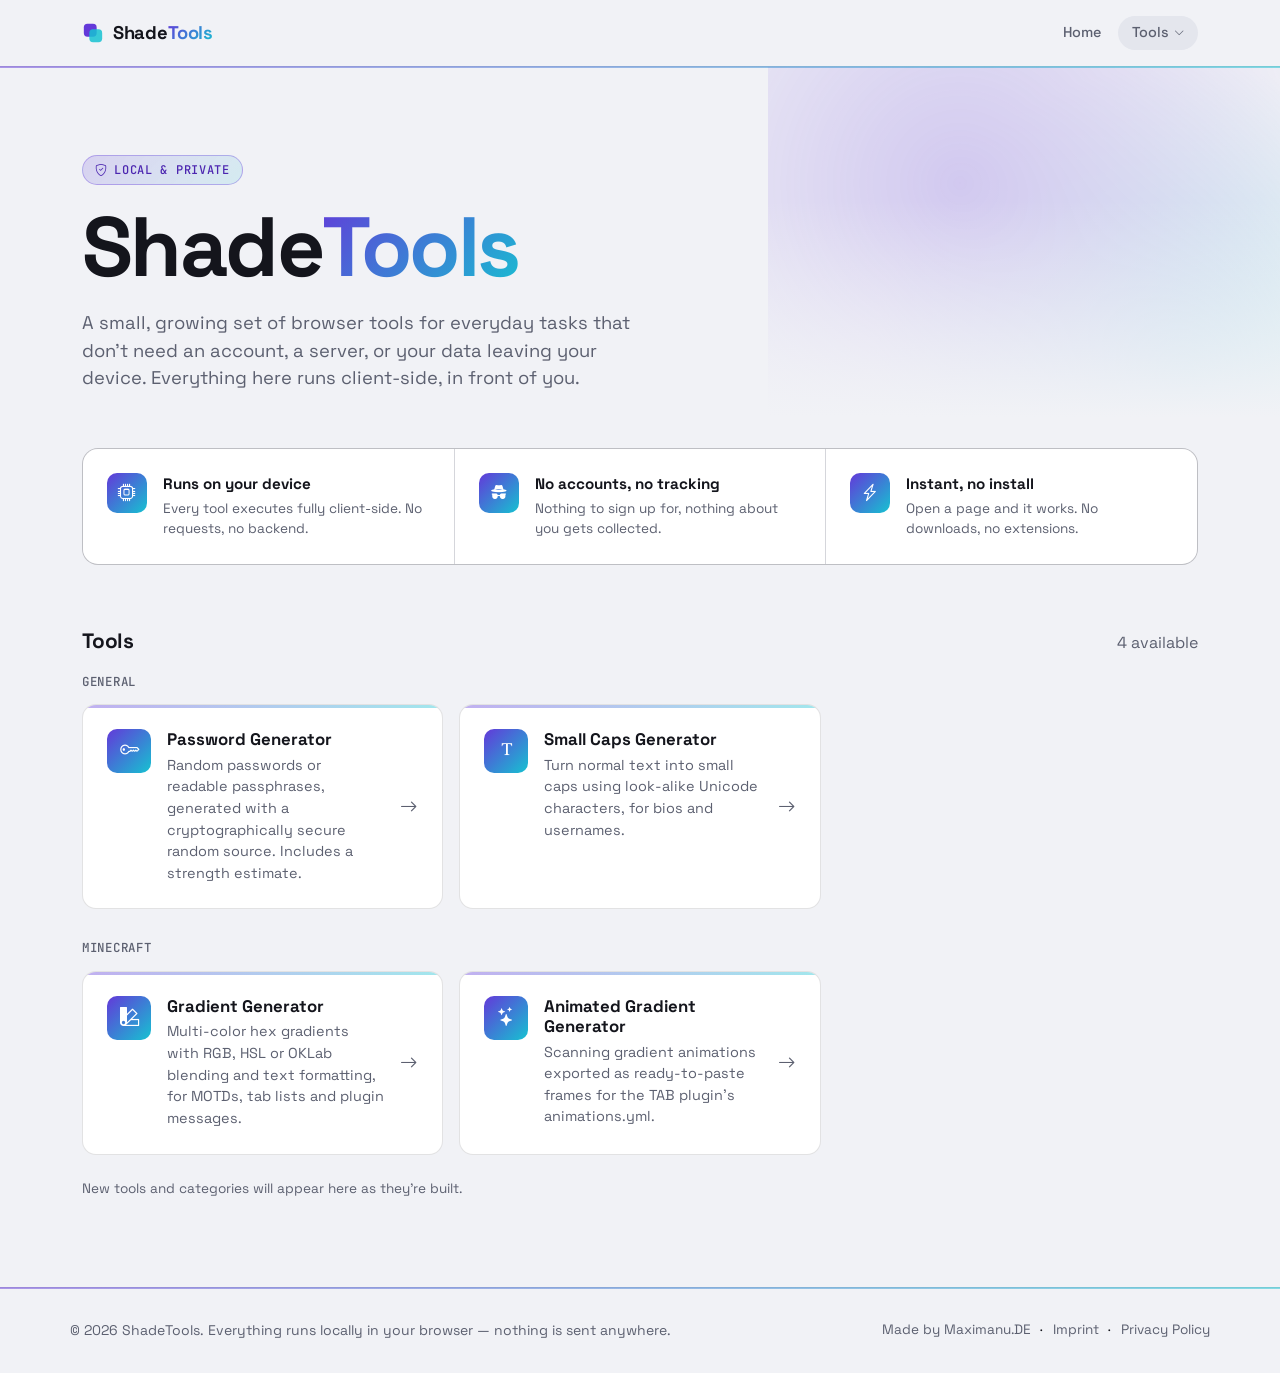
==== commit 28f6324a: "Add animated gradient generator (TAB plugin) tool New minecraft-animated-gradient-generator/ tool ge" ====
--- a/index.html
+++ b/index.html
@@ -81,7 +81,7 @@
             <div class="container">
                 <div class="st-tools-header">
                     <h2 class="st-tools-title">Tools</h2>
-                    <span class="st-muted">3 available</span>
+                    <span class="st-muted">4 available</span>
                 </div>
 
                 <div class="st-tools-category">
@@ -118,6 +118,15 @@
                             </div>
                             <div class="st-tool-arrow"><i class="bi bi-arrow-right"></i></div>
                         </a>
+
+                        <a class="st-tool-card" href="minecraft-animated-gradient-generator/">
+                            <div class="st-tool-icon"><i class="bi bi-stars"></i></div>
+                            <div class="st-tool-body">
+                                <h4 class="st-tool-name">Animated Gradient Generator</h4>
+                                <p class="st-tool-desc">Scanning gradient animations exported as ready-to-paste frames for the TAB plugin's animations.yml.</p>
+                            </div>
+                            <div class="st-tool-arrow"><i class="bi bi-arrow-right"></i></div>
+                        </a>
                     </div>
                 </div>
 
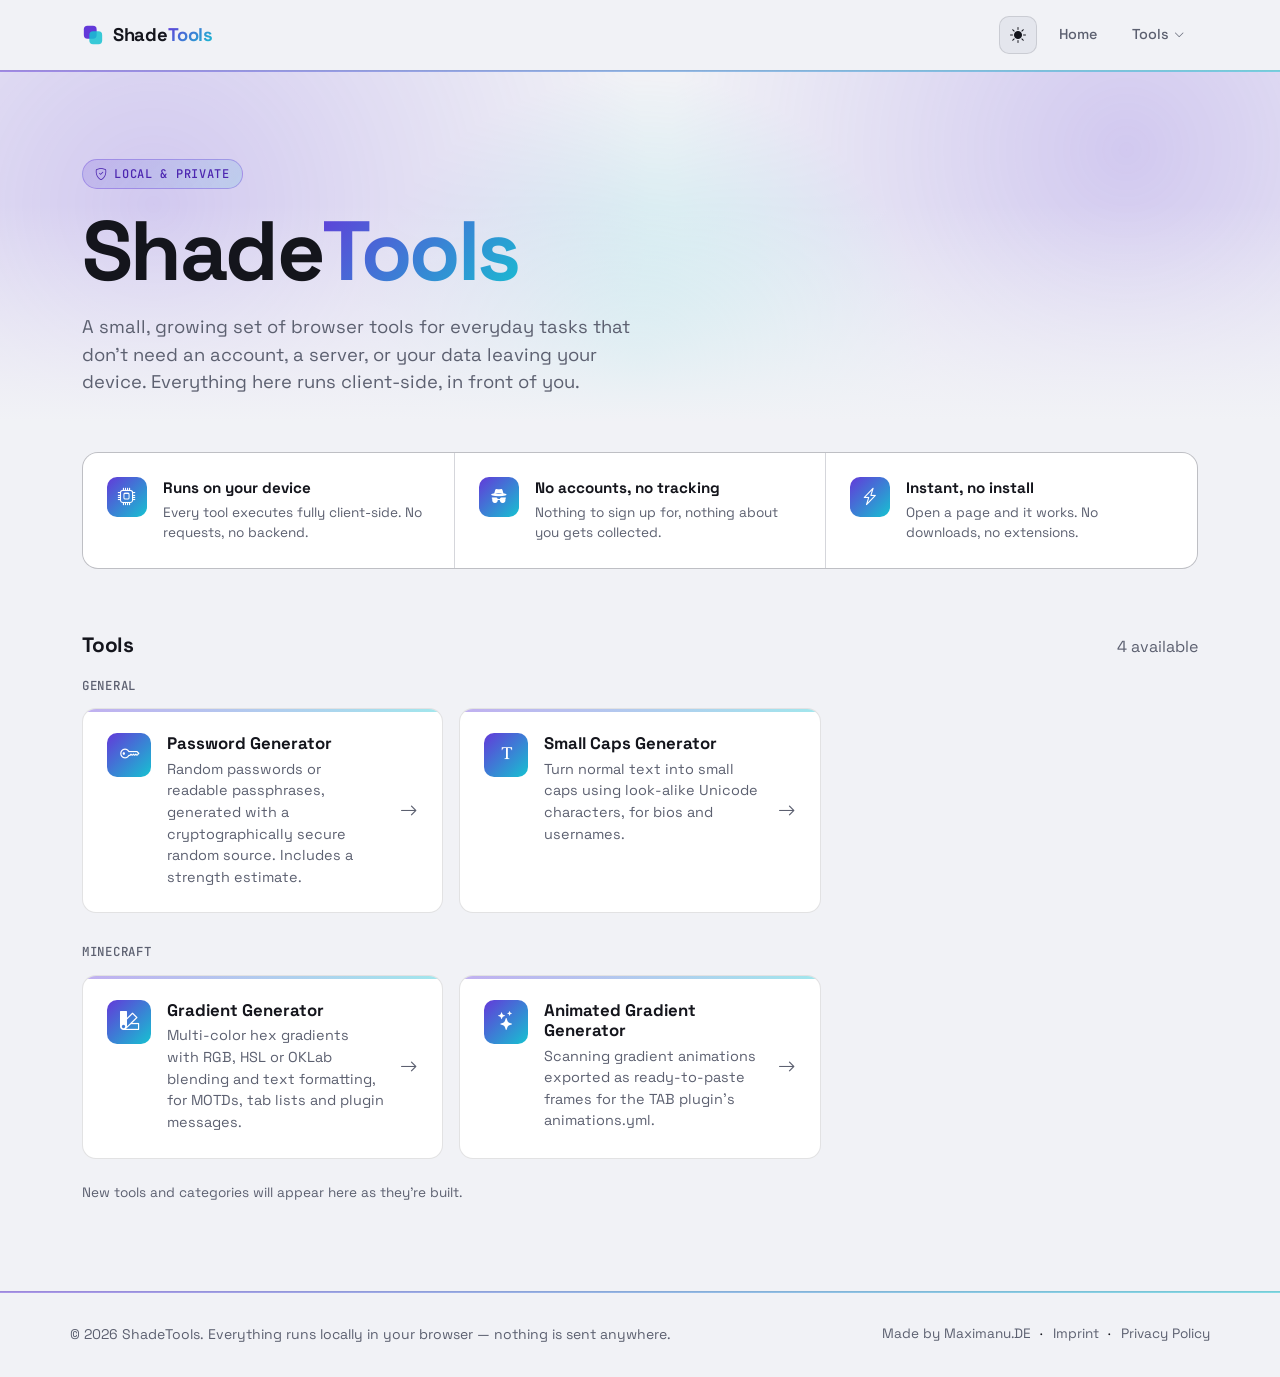
==== commit 6bb5420d: "Clean up dead CSS/JS and fix a cross-page dark-mode color bug - --st-danger was only ever defined in" ====
--- a/index.html
+++ b/index.html
@@ -21,6 +21,7 @@
 
     <link rel="preconnect" href="https://fonts.googleapis.com">
     <link rel="preconnect" href="https://fonts.gstatic.com" crossorigin>
+    <link rel="preconnect" href="https://cdn.jsdelivr.net" crossorigin>
     <link href="https://fonts.googleapis.com/css2?family=JetBrains+Mono:wght@400;500;700&family=Space+Grotesk:wght@400;500;600;700&display=swap" rel="stylesheet">
 
     <link
--- a/css/style.css
+++ b/css/style.css
@@ -9,8 +9,8 @@
     --st-accent-strong: #4c26b0;
     --st-accent-ink: #ffffff;
     --st-accent-2: #16c2d1;
-    --st-accent-2-ink: #04222a;
     --st-success: #2f8f5b;
+    --st-danger: #d1373f;
 
     --st-font-display: "Space Grotesk", system-ui, sans-serif;
     --st-font-mono: "JetBrains Mono", ui-monospace, "SFMono-Regular", Menlo, Consolas, monospace;
@@ -27,8 +27,42 @@
     --st-accent-strong: #b79dff;
     --st-accent-ink: #150a33;
     --st-accent-2: #4ce0ef;
-    --st-accent-2-ink: #04222a;
     --st-success: #52c98a;
+    --st-danger: #ff6b6b;
+}
+
+/* Monocraft — an open-source (SIL OFL) monospace font inspired by the
+   Minecraft UI typeface, used for the gradient previews on the Minecraft
+   tool pages so they read like they would in-game. Not the real Mojang
+   font (that's proprietary and not redistributable); this is a faithful
+   fan-made look-alike. https://github.com/IdreesInc/Monocraft */
+@font-face {
+    font-family: "Monocraft";
+    src: url("https://cdn.jsdelivr.net/gh/IdreesInc/Monocraft@v4.2.1/dist/Monocraft-ttf/Monocraft.ttf") format("truetype");
+    font-weight: 400;
+    font-style: normal;
+    font-display: swap;
+}
+@font-face {
+    font-family: "Monocraft";
+    src: url("https://cdn.jsdelivr.net/gh/IdreesInc/Monocraft@v4.2.1/dist/Monocraft-ttf/weights/Monocraft-Bold.ttf") format("truetype");
+    font-weight: 700;
+    font-style: normal;
+    font-display: swap;
+}
+@font-face {
+    font-family: "Monocraft";
+    src: url("https://cdn.jsdelivr.net/gh/IdreesInc/Monocraft@v4.2.1/dist/Monocraft-ttf/weights/Monocraft-Italic.ttf") format("truetype");
+    font-weight: 400;
+    font-style: italic;
+    font-display: swap;
+}
+@font-face {
+    font-family: "Monocraft";
+    src: url("https://cdn.jsdelivr.net/gh/IdreesInc/Monocraft@v4.2.1/dist/Monocraft-ttf/weights/Monocraft-Bold-Italic.ttf") format("truetype");
+    font-weight: 700;
+    font-style: italic;
+    font-display: swap;
 }
 
 * { -webkit-tap-highlight-color: transparent; }
@@ -118,19 +152,22 @@
 .st-nav-link.active { color: var(--st-accent-ink); background: linear-gradient(135deg, var(--st-accent), var(--st-accent-2)); }
 
 .st-nav-toggle {
-    background: none;
-    border: none;
+    width: 2.4rem;
+    height: 2.4rem;
+    flex-shrink: 0;
+    border-radius: 10px;
+    border: 1px solid var(--st-border);
+    background: var(--st-surface-2);
     color: var(--st-text);
-    font-size: 1.4rem;
+    font-size: 1.15rem;
     line-height: 1;
-    padding: 0.3rem 0.5rem;
-    border-radius: 8px;
     display: inline-flex;
     align-items: center;
     justify-content: center;
-}
-
-.st-nav-toggle:hover { background: var(--st-surface-2); }
+    transition: border-color 0.15s ease, color 0.15s ease;
+}
+
+.st-nav-toggle:hover { border-color: var(--st-accent); color: var(--st-accent); }
 
 .st-nav-mobile {
     display: flex;
@@ -154,7 +191,7 @@
 .st-nav-dropdown { position: relative; }
 
 .st-nav-dropdown-toggle {
-    background: var(--st-surface-2);
+    background: none;
     border: none;
     font-family: inherit;
     cursor: pointer;
@@ -162,6 +199,34 @@
     align-items: center;
     gap: 0.35rem;
 }
+
+/* ==========================================================
+   Light/dark theme button — a plain icon button (not a slider), the
+   leftmost item in the nav so it reads as a separate utility control
+   rather than another page link next to Home/Tools.
+   ========================================================== */
+.st-theme-toggle {
+    width: 2.4rem;
+    height: 2.4rem;
+    flex-shrink: 0;
+    border-radius: 10px;
+    border: 1px solid var(--st-border);
+    background: var(--st-surface-2);
+    display: inline-flex;
+    align-items: center;
+    justify-content: center;
+    cursor: pointer;
+    color: var(--st-text);
+    transition: border-color 0.15s ease, color 0.15s ease;
+}
+
+.st-theme-toggle:hover { border-color: var(--st-accent); color: var(--st-accent); }
+
+.st-theme-toggle-icon { font-size: 1rem; line-height: 1; }
+
+.st-theme-toggle-icon-moon { display: none; }
+[data-bs-theme="dark"] .st-theme-toggle-icon-sun { display: none; }
+[data-bs-theme="dark"] .st-theme-toggle-icon-moon { display: inline; }
 
 .st-nav-caret { font-size: 0.65rem; transition: transform 0.15s ease; }
 
@@ -227,6 +292,16 @@
     padding: 0.45rem 0.6rem;
 }
 
+/* The page you're currently on gets a tinted background and full-
+   contrast text (not the solid gradient + dark "ink" text the Home/
+   Tools nav buttons use) — that dark-on-bright-gradient combination is
+   tuned for a small button, but read as dull grayish text in this
+   list context instead of a clear highlight. */
+.st-dropdown-item.active {
+    background: color-mix(in srgb, var(--st-accent) 14%, transparent);
+    color: var(--st-text);
+}
+
 .st-dropdown-item-icon {
     flex-shrink: 0;
     width: 2.1rem;
@@ -238,11 +313,6 @@
     align-items: center;
     justify-content: center;
     font-size: 0.95rem;
-}
-
-.st-dropdown-item.active .st-dropdown-item-icon {
-    background: var(--st-accent-ink);
-    color: var(--st-accent);
 }
 
 .st-dropdown-item-text {
@@ -352,11 +422,11 @@
 .st-hero::before {
     content: "";
     position: absolute;
-    inset: -20% -10% auto auto;
-    width: 40rem;
-    height: 40rem;
-    background: radial-gradient(circle at 30% 30%, var(--st-accent) 0%, transparent 60%),
-                radial-gradient(circle at 65% 60%, var(--st-accent-2) 0%, transparent 55%);
+    inset: -15% 0 auto 0;
+    height: 34rem;
+    background: radial-gradient(circle at 12% 35%, var(--st-accent) 0%, transparent 42%),
+                radial-gradient(circle at 50% 65%, var(--st-accent-2) 0%, transparent 40%),
+                radial-gradient(circle at 88% 25%, var(--st-accent) 0%, transparent 38%);
     opacity: 0.22;
     pointer-events: none;
 }
@@ -671,11 +741,24 @@
     word-break: break-word;
     align-items: flex-start;
     min-height: 4.5rem;
+    max-height: 18rem;
+    overflow-y: auto;
 }
 
 .st-output-placeholder { color: var(--st-muted); font-family: var(--st-font-display); font-size: 0.95rem; }
 
 .st-output-actions { display: flex; gap: 0.5rem; flex-shrink: 0; }
+
+/* A multiline output can still be many lines tall even capped at
+   max-height — without this the row's default align-items:stretch pulls
+   the copy button along with it into a long thin bar instead of a
+   normal icon button. Pin it to a compact square at the top instead. */
+.st-output-row:has(.st-output-multiline) .st-output-actions {
+    align-self: flex-start;
+}
+.st-output-row:has(.st-output-multiline) .st-btn-icon {
+    height: 3rem;
+}
 
 .st-btn-icon {
     width: 3rem;
@@ -791,6 +874,152 @@
 .st-btn-text:disabled { opacity: 0.4; cursor: not-allowed; }
 .st-btn-text:disabled:hover { color: var(--st-muted); }
 
+.st-select-wide { max-width: none; width: 100%; }
+
+.st-field-row {
+    display: grid;
+    grid-template-columns: 1fr 1fr;
+    gap: 1rem;
+}
+
+@media (max-width: 480px) {
+    .st-field-row { grid-template-columns: 1fr; }
+}
+
+/* ==========================================================
+   Minecraft tool widgets — shared by minecraft-gradient-generator/
+   and minecraft-animated-gradient-generator/: the color-stop list
+   (built by ShadeToolsMC.createColorList()) and the gradient preview
+   box. Each page's own tool.css only holds what's genuinely specific
+   to that page (its #output-chars density, etc).
+   ========================================================== */
+.st-color-list {
+    display: flex;
+    flex-direction: column;
+    gap: 0.6rem;
+    margin-bottom: 0;
+}
+
+.st-color-row-item {
+    display: flex;
+    align-items: center;
+    gap: 0.75rem;
+}
+
+.st-color-swatch {
+    -webkit-appearance: none;
+    appearance: none;
+    width: 3rem;
+    height: 2.25rem;
+    flex-shrink: 0;
+    padding: 0;
+    border: 1px solid var(--st-border);
+    border-radius: 8px;
+    background: none;
+    cursor: pointer;
+}
+
+.st-color-swatch::-webkit-color-swatch-wrapper { padding: 2px; }
+.st-color-swatch::-webkit-color-swatch { border: none; border-radius: 6px; }
+.st-color-swatch::-moz-color-swatch { border: none; border-radius: 6px; }
+
+.st-color-row-item .st-color-hex {
+    font-family: var(--st-font-mono);
+    font-size: 0.85rem;
+    color: var(--st-muted);
+    flex: 1 1 auto;
+}
+
+.st-color-remove {
+    flex-shrink: 0;
+    width: 2.25rem;
+    height: 2.25rem;
+    background: var(--st-surface-2);
+    border: 1px solid var(--st-border);
+    color: var(--st-muted);
+    border-radius: 8px;
+    display: flex;
+    align-items: center;
+    justify-content: center;
+    font-size: 0.9rem;
+}
+
+.st-color-remove:hover { border-color: var(--st-danger); color: var(--st-danger); }
+
+.st-gradient-preview {
+    font-family: "Monocraft", var(--st-font-mono);
+    font-size: 1.5rem;
+    font-weight: 400;
+    padding: 1rem 1.1rem;
+    background: #1e1e1e;
+    border: 1px solid rgba(255, 255, 255, 0.08);
+    border-radius: 12px;
+    margin: 1.5rem 0;
+    overflow-x: auto;
+    white-space: nowrap;
+    letter-spacing: 0.01em;
+}
+
+.st-gradient-preview.st-fmt-bold { font-weight: 700; }
+.st-gradient-preview.st-fmt-italic { font-style: italic; }
+
+/* Decoration color is set per-character span (matching that character's
+   own gradient color via currentColor) rather than on the preview
+   container — a decoration line drawn from the container ends up in the
+   container's own text color instead of following each span, which
+   looked like a flat white/gray line cutting across the gradient. */
+.st-gradient-preview.st-fmt-underline > span { text-decoration-line: underline; text-decoration-color: currentColor; }
+.st-gradient-preview.st-fmt-strikethrough > span { text-decoration-line: line-through; text-decoration-color: currentColor; }
+.st-gradient-preview.st-fmt-underline.st-fmt-strikethrough > span { text-decoration-line: underline line-through; text-decoration-color: currentColor; }
+
+/* ==========================================================
+   404 page
+   ========================================================== */
+.st-404-section {
+    padding: 5rem 0 6rem;
+    position: relative;
+    overflow: hidden;
+}
+
+.st-404-section::before {
+    content: "";
+    position: absolute;
+    inset: -20% -10% auto auto;
+    width: 34rem;
+    height: 34rem;
+    background: radial-gradient(circle at 30% 30%, var(--st-accent) 0%, transparent 60%),
+                radial-gradient(circle at 65% 60%, var(--st-accent-2) 0%, transparent 55%);
+    opacity: 0.18;
+    pointer-events: none;
+}
+
+.st-404-section .container { position: relative; z-index: 1; }
+
+.st-404-intro { max-width: 520px; margin: 0 auto 2rem; text-align: center; }
+
+.st-404-actions {
+    max-width: 520px;
+    margin: 0 auto;
+    text-align: center;
+}
+
+.st-404-actions .st-btn-generate {
+    width: auto;
+    display: inline-flex;
+    padding-left: 1.75rem;
+    padding-right: 1.75rem;
+    margin-bottom: 1.5rem;
+    text-decoration: none;
+}
+
+.st-404-links a {
+    color: var(--st-accent-strong);
+    text-decoration: none;
+    font-weight: 600;
+}
+
+.st-404-links a:hover { color: var(--st-accent); }
+
 /* ==========================================================
    Accessibility
    ========================================================== */
@@ -807,7 +1036,7 @@
 @media (prefers-reduced-motion: reduce) {
     .st-nav-link, .st-tool-card, .st-tool-card::before, .st-tool-arrow,
     .st-nav-caret, .st-dropdown-panel, .st-btn-icon, .st-btn-generate,
-    .st-dropdown-viewall, .st-dropdown-viewall i {
+    .st-dropdown-viewall, .st-dropdown-viewall i, .st-theme-toggle {
         transition: none;
     }
 }
